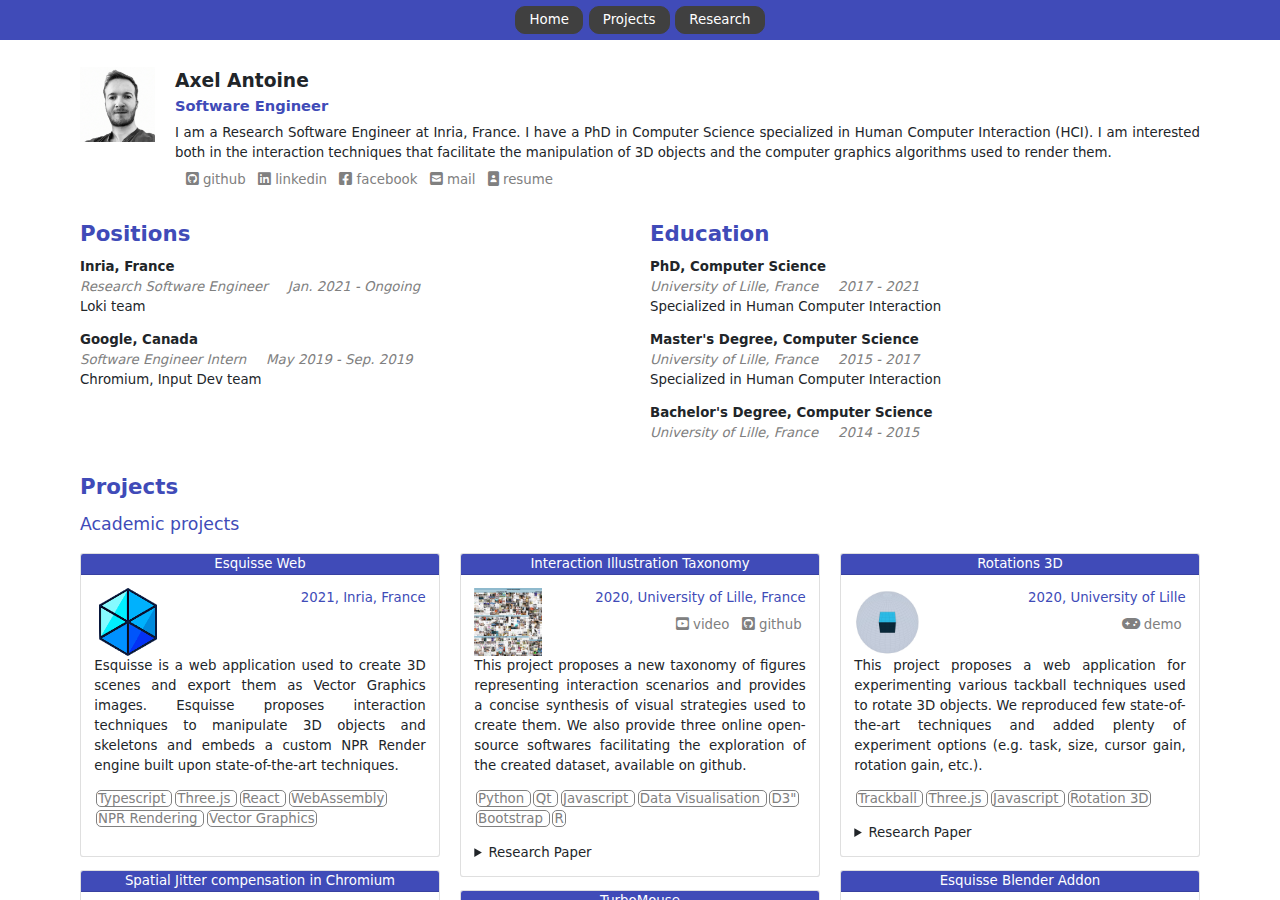
==== index.html @ e466ba49 "update" ====
<!DOCTYPE html>
<head>
 <title>
  Axel Antoine
 </title>
 <meta charset="utf-8"/>
 <meta content="width=device-width, initial-scale=1" name="viewport"/>
 <link href="assets/fontawesome/css/all.css" rel="stylesheet"/>
 <link href="assets/bootstrap5.0.2/css/bootstrap.min.css" rel="stylesheet"/>
 <link href="main.css" rel="stylesheet"/>
</head>
<body>
 <div id="navigation-bar">
  <a class="navigation-item active" href="#home" onclick="onNavClick(this)">
   Home
  </a>
  <a class="navigation-item active" href="#projects" onclick="onNavClick(this)">
   Projects
  </a>
  <a class="navigation-item active" href="#research" onclick="onNavClick(this)">
   Research
  </a>
 </div>
 <div id="content">
  <div id="home">
   <div class="container">
    <div class="section" id="aboutme">
     <div class="row aboutme">
      <div class="col-2 col-lg-1">
       <image src="images/me.jpg"/>
      </div>
      <div class="col">
       <div class="name">
        Axel Antoine
       </div>
       <div class="catchphrase">
        Software Engineer
       </div>
       <div class="text">
        I am a Research Software Engineer at Inria, France. I have a PhD in Computer Science specialized in Human Computer Interaction (HCI). I am interested both in the interaction techniques that facilitate the manipulation of 3D objects and the computer graphics algorithms used to render them.
       </div>
       <div class="links">
        <a class="link" href="https://github.com/minitoine">
         <i class="fa-icon fa-brands fa-github-square">
         </i>
         <span class="label">
          github
         </span>
        </a>
        <a class="link" href="https://www.linkedin.com/in/axel-antoine-318b07105">
         <i class="fa-icon fa-brands fa-linkedin">
         </i>
         <span class="label">
          linkedin
         </span>
        </a>
        <a class="link" href="https://www.facebook.com/Axel.Antoine">
         <i class="fa-icon fa-brands fa-facebook-square">
         </i>
         <span class="label">
          facebook
         </span>
        </a>
        <a class="link" href="mailto:ax.antoine@gmail.com">
         <i class="fa-icon fa-solid fa-square-envelope">
         </i>
         <span class="label">
          mail
         </span>
        </a>
        <a class="link" href="./documents/Axel-Antoine-Resume.pdf">
         <i class="fa-icon fa-solid fa-image-portrait">
         </i>
         <span class="label">
          resume
         </span>
        </a>
       </div>
      </div>
     </div>
    </div>
    <div class="row">
     <div class="col-6 col-md-6" id="positions">
      <div class="section">
       <div class="section-title">
        Positions
       </div>
       <div class="row section-content">
        <div class="col-12 position-item item">
         <div class="item-title">
          Inria, France
         </div>
         <div class="row location-date">
          <span class="col-auto mr-auto">
           Research Software Engineer
          </span>
          <span class="col-auto">
           Jan. 2021 - Ongoing
          </span>
         </div>
         <div class="text">
          Loki team
         </div>
        </div>
        <div class="col-12 position-item item">
         <div class="item-title">
          Google, Canada
         </div>
         <div class="row location-date">
          <span class="col-auto mr-auto">
           Software Engineer Intern
          </span>
          <span class="col-auto">
           May 2019 - Sep. 2019
          </span>
         </div>
         <div class="text">
          Chromium, Input Dev team
         </div>
        </div>
       </div>
      </div>
     </div>
     <div class="col-6 col-md-6" id="education">
      <div class="section">
       <div class="section-title">
        Education
       </div>
       <div class="row section-content">
        <div class="col-12 education-item item">
         <div class="item-title">
          PhD, Computer Science
         </div>
         <div class="row location-date">
          <div class="col-auto mr-auto">
           University of Lille, France
          </div>
          <div class="col-auto">
           2017 - 2021
          </div>
         </div>
         <div class="text">
          Specialized in Human Computer Interaction
         </div>
        </div>
        <div class="col-12 education-item item">
         <div class="item-title">
          Master's Degree, Computer Science
         </div>
         <div class="row location-date">
          <div class="col-auto mr-auto">
           University of Lille, France
          </div>
          <div class="col-auto">
           2015 - 2017
          </div>
         </div>
         <div class="text">
          Specialized in Human Computer Interaction
         </div>
        </div>
        <div class="col-12 education-item item">
         <div class="item-title">
          Bachelor's Degree, Computer Science
         </div>
         <div class="row location-date">
          <div class="col-auto mr-auto">
           University of Lille, France
          </div>
          <div class="col-auto">
           2014 - 2015
          </div>
         </div>
         <div class="text">
         </div>
        </div>
       </div>
      </div>
     </div>
    </div>
    <div id="projects">
     <div class="section">
      <div class="section-title">
       Projects
      </div>
      <div class="row section-content">
       <div class="subsection">
        <div class="subsection-title">
         Academic projects
        </div>
        <div class="row subsection-content masonry-grid">
         <div class="col-6 col-lg-4 item">
          <div class="card project-card">
           <div class="card-header">
            <!-- <div class="project-title"> -->
            Esquisse Web
           </div>
           <div class="card-body">
            <div class="row text-content">
             <div class="col-4 col-md-3">
              <image src="images/esquisse++.png"/>
             </div>
             <div class="col">
              <div class="subtitle">
               2021, Inria, France
               <div class="links">
               </div>
              </div>
             </div>
            </div>
            <div class="col-12 text">
             Esquisse is a web application used to create 3D scenes and export them as Vector Graphics images. Esquisse proposes interaction techniques to manipulate 3D objects and skeletons and embeds a custom NPR Render engine built upon state-of-the-art techniques.
            </div>
            <div class="keywords">
             <span class="keyword">
              Typescript
             </span>
             <span class="keyword">
              Three.js
             </span>
             <span class="keyword">
              React
             </span>
             <span class="keyword">
              WebAssembly
             </span>
             <span class="keyword">
              NPR Rendering
             </span>
             <span class="keyword">
              Vector Graphics
             </span>
            </div>
            <details class="details nodisplay">
             <summary>
              Research Paper
             </summary>
             <div class="publication">
             </div>
             <div class="links">
             </div>
            </details>
           </div>
           <!-- </div> -->
          </div>
         </div>
         <div class="col-6 col-lg-4 item">
          <div class="card project-card">
           <div class="card-header">
            <!-- <div class="project-title"> -->
            Interaction Illustration Taxonomy
           </div>
           <div class="card-body">
            <div class="row text-content">
             <div class="col-4 col-md-3">
              <image src="images/taxonomy.jpg"/>
             </div>
             <div class="col">
              <div class="subtitle">
               2020, University of Lille, France
               <div class="links">
                <a class="link" href="https://www.youtube.com/watch?v=tYBU9S6TsI8">
                 <i class="fa-icon fa-brands fa-youtube-square">
                 </i>
                 <span class="label">
                  video
                 </span>
                </a>
                <a class="link" href="https://github.com/LokiResearch/IllustrationTaxonomy">
                 <i class="fa-icon fa-brands fa-github-square">
                 </i>
                 <span class="label">
                  github
                 </span>
                </a>
               </div>
              </div>
             </div>
            </div>
            <div class="col-12 text">
             This project proposes a new taxonomy of figures representing interaction scenarios and provides a concise synthesis of visual strategies used to create them. We also provide three online open-source softwares facilitating the exploration of the created dataset, available on github.
            </div>
            <div class="keywords">
             <span class="keyword">
              Python
             </span>
             <span class="keyword">
              Qt
             </span>
             <span class="keyword">
              Javascript
             </span>
             <span class="keyword">
              Data Visualisation
             </span>
             <span class="keyword">
              D3"
             </span>
             <span class="keyword">
              Bootstrap
             </span>
             <span class="keyword">
              R
             </span>
            </div>
            <details class="details">
             <summary>
              Research Paper
             </summary>
             <div class="publication">
              Interaction Illustration Taxonomy: Classification of Styles and Techniques for Visually Representing Interaction Scenarios
             </div>
             <div class="links">
              <a class="link" href="https://dx.doi.org/10.1145/3411764.3445586">
               <i class="fa-icon fa-solid fa-link">
               </i>
               <span class="label">
                doi
               </span>
              </a>
              <a class="link" href="https://hal.archives-ouvertes.fr/hal-03137867">
               <i class="fa-icon fa-solid fa-file-pdf">
               </i>
               <span class="label">
                pdf
               </span>
              </a>
              <a class="link" href="https://www.youtube.com/watch?v=XxTyd5L77sY">
               <i class="fa-icon fa-solid fa-person-chalkboard">
               </i>
               <span class="label">
                presentation
               </span>
              </a>
             </div>
            </details>
           </div>
           <!-- </div> -->
          </div>
         </div>
         <div class="col-6 col-lg-4 item">
          <div class="card project-card">
           <div class="card-header">
            <!-- <div class="project-title"> -->
            Rotations 3D
           </div>
           <div class="card-body">
            <div class="row text-content">
             <div class="col-4 col-md-3">
              <image src="images/rotation3D.jpg"/>
             </div>
             <div class="col">
              <div class="subtitle">
               2020, University of Lille
               <div class="links">
                <a class="link" href="https://expe.lille.inria.fr/3drotations/?xp=false#">
                 <i class="fa-icon fa-solid fa-gamepad">
                 </i>
                 <span class="label">
                  demo
                 </span>
                </a>
               </div>
              </div>
             </div>
            </div>
            <div class="col-12 text">
             This project proposes a web application for experimenting various tackball techniques used to rotate 3D objects. We reproduced few state-of-the-art techniques and added plenty of experiment options (e.g. task, size, cursor gain, rotation gain, etc.).
            </div>
            <div class="keywords">
             <span class="keyword">
              Trackball
             </span>
             <span class="keyword">
              Three.js
             </span>
             <span class="keyword">
              Javascript
             </span>
             <span class="keyword">
              Rotation 3D
             </span>
            </div>
            <details class="details">
             <summary>
              Research Paper
             </summary>
             <div class="publication">
              Étude de l'influence de la taille des sphères virtuelles de contrôle pour les rotations 3D
             </div>
             <div class="links">
              <a class="link" href="https://dx.doi.org/10.1145/3500866.3516370">
               <i class="fa-icon fa-solid fa-link">
               </i>
               <span class="label">
                doi
               </span>
              </a>
             </div>
            </details>
           </div>
           <!-- </div> -->
          </div>
         </div>
         <div class="col-6 col-lg-4 item">
          <div class="card project-card">
           <div class="card-header">
            <!-- <div class="project-title"> -->
            Spatial Jitter compensation in Chromium
           </div>
           <div class="card-body">
            <div class="row text-content">
             <div class="col-4 col-md-3">
              <image src="images/chromium_asynchronicity.png"/>
             </div>
             <div class="col">
              <div class="subtitle">
               2019, Google, Canada
               <div class="links">
                <a class="link" href="https://cristal.univ-lille.fr/~casiez/async">
                 <i class="fa-icon fa-solid fa-code">
                 </i>
                 <span class="label">
                  code
                 </span>
                </a>
               </div>
              </div>
             </div>
            </div>
            <div class="col-12 text">
             This project proposes a software trajectory prediction technique to overcome a scrolling visual jitter issue in Chromium caused by asynchronous input and output frequencies on the mobile device used. The technique is actually implemented in Chrome for Android.
            </div>
            <div class="keywords">
             <span class="keyword">
              C++
             </span>
             <span class="keyword">
              Chromium
             </span>
             <span class="keyword">
              Javascript
             </span>
             <span class="keyword">
              R
             </span>
            </div>
            <details class="details">
             <summary>
              Research Paper
             </summary>
             <div class="publication">
              Modeling and Reducing Spatial Jitter caused by Asynchronous Input and Output Rates
             </div>
             <div class="links">
              <a class="link" href="https://dx.doi.org/10.1145/3379337.3415833">
               <i class="fa-icon fa-solid fa-link">
               </i>
               <span class="label">
                doi
               </span>
              </a>
              <a class="link" href="https://hal.inria.fr/hal-02919191/document">
               <i class="fa-icon fa-solid fa-file-pdf">
               </i>
               <span class="label">
                pdf
               </span>
              </a>
             </div>
            </details>
           </div>
           <!-- </div> -->
          </div>
         </div>
         <div class="col-6 col-lg-4 item">
          <div class="card project-card">
           <div class="card-header">
            <!-- <div class="project-title"> -->
            Esquisse Blender Addon
           </div>
           <div class="card-body">
            <div class="row text-content">
             <div class="col-4 col-md-3">
              <image src="images/esquisse.png"/>
             </div>
             <div class="col">
              <div class="subtitle">
               2018, University of Lille, France
               <div class="links">
                <a class="link" href="https://www.youtube.com/watch?v=X2UdHXrvUg0">
                 <i class="fa-icon fa-brands fa-youtube-square">
                 </i>
                 <span class="label">
                  video
                 </span>
                </a>
                <a class="link" href="https://github.com/LokiResearch/Esquisse">
                 <i class="fa-icon fa-brands fa-github-square">
                 </i>
                 <span class="label">
                  github
                 </span>
                </a>
               </div>
              </div>
             </div>
            </div>
            <div class="col-12 text">
             Esquisse is a Blender add-on used to facilitate the production of vector-based illustrations. Esquisse proposes interaction techniques to ease the manipulation of 3D objects and a custom vector graphics NPR render engine.
            </div>
            <div class="keywords">
             <span class="keyword">
              Blender
             </span>
             <span class="keyword">
              C++
             </span>
             <span class="keyword">
              Python
             </span>
             <span class="keyword">
              3D
             </span>
             <span class="keyword">
              NPR Rendering
             </span>
            </div>
            <details class="details">
             <summary>
              Research Paper
             </summary>
             <div class="publication">
              Esquisse: Using 3D Models Staging to Facilitate the Creation of Vector-based Trace Figures
             </div>
             <div class="links">
              <a class="link" href="https://doi.org/10.1007/978-3-030-29384-0_30">
               <i class="fa-icon fa-solid fa-link">
               </i>
               <span class="label">
                doi
               </span>
              </a>
              <a class="link" href="https://hal.inria.fr/hal-02293837/document">
               <i class="fa-icon fa-solid fa-file-pdf">
               </i>
               <span class="label">
                pdf
               </span>
              </a>
             </div>
            </details>
           </div>
           <!-- </div> -->
          </div>
         </div>
         <div class="col-6 col-lg-4 item">
          <div class="card project-card">
           <div class="card-header">
            <!-- <div class="project-title"> -->
            TurboMouse
           </div>
           <div class="card-body">
            <div class="row text-content">
             <div class="col-4 col-md-3">
              <image src="images/turbomouse.png"/>
             </div>
             <div class="col">
              <div class="subtitle">
               2017, Inria, France
               <div class="links">
                <a class="link" href="https://www.youtube.com/watch?v=qCIrOjHrvQw">
                 <i class="fa-icon fa-brands fa-youtube-square">
                 </i>
                 <span class="label">
                  video
                 </span>
                </a>
                <a class="link" href="http://cristal.univ-lille.fr/~casiez/turbomouse/">
                 <i class="fa-icon fa-solid fa-code">
                 </i>
                 <span class="label">
                  code
                 </span>
                </a>
               </div>
              </div>
             </div>
            </div>
            <div class="col-12 text">
             TurboMouse is a home-made computer mouse whith an embedded high frequency accelerometer. Using the accelerometer data and software prediction techniques, we compute in real-time the next position of the mouse with accuracy and compensate for the system's end-to-end latency.
            </div>
            <div class="keywords">
             <span class="keyword">
              C
             </span>
             <span class="keyword">
              C++"
             </span>
             <span class="keyword">
              Qt
             </span>
             <span class="keyword">
              Arduino
             </span>
             <span class="keyword">
              R
             </span>
            </div>
            <details class="details">
             <summary>
              Research Paper
             </summary>
             <div class="publication">
              Using High Frequency Accelerometer and Mouse to Compensate for End-to-end Latency in Indirect Interaction
             </div>
             <div class="links">
              <a class="link" href="https://doi.org/10.1145/3173574.3174183">
               <i class="fa-icon fa-solid fa-link">
               </i>
               <span class="label">
                doi
               </span>
              </a>
              <a class="link" href="https://hal.inria.fr/hal-01714204/document">
               <i class="fa-icon fa-solid fa-file-pdf">
               </i>
               <span class="label">
                pdf
               </span>
              </a>
              <a class="link" href="https://www.youtube.com/watch?v=FAtI41SaqtY">
               <i class="fa-icon fa-solid fa-person-chalkboard">
               </i>
               <span class="label">
                presentation
               </span>
              </a>
             </div>
            </details>
           </div>
           <!-- </div> -->
          </div>
         </div>
         <div class="col-6 col-lg-4 item">
          <div class="card project-card">
           <div class="card-header">
            <!-- <div class="project-title"> -->
            HandSketch
           </div>
           <div class="card-body">
            <div class="row text-content">
             <div class="col-4 col-md-3">
              <image src="images/handsketch.png"/>
             </div>
             <div class="col">
              <div class="subtitle">
               2017, Inria, France
               <div class="links">
                <a class="link" href="https://www.youtube.com/watch?v=myT7bWZXaDc">
                 <i class="fa-icon fa-brands fa-youtube-square">
                 </i>
                 <span class="label">
                  video
                 </span>
                </a>
               </div>
              </div>
             </div>
            </div>
            <div class="col-12 text">
             Handsketch is a Blender add-on, premise of the Esquisse project, wich is a tool facilitating the creation of a Vector Graphics illustrations from a Blender 3D scene. Handsketch is built upon Freestyle, the Blender NPR Render Engine embedded in Blender.
            </div>
            <div class="keywords">
             <span class="keyword">
              Python
             </span>
             <span class="keyword">
              Blender
             </span>
             <span class="keyword">
              NPR Rendering
             </span>
             <span class="keyword">
              Vector Graphics
             </span>
            </div>
            <details class="details nodisplay">
             <summary>
              Research Paper
             </summary>
             <div class="publication">
             </div>
             <div class="links">
             </div>
            </details>
           </div>
           <!-- </div> -->
          </div>
         </div>
         <div class="col-6 col-lg-4 item">
          <div class="card project-card">
           <div class="card-header">
            <!-- <div class="project-title"> -->
            ForceEdge
           </div>
           <div class="card-body">
            <div class="row text-content">
             <div class="col-4 col-md-3">
              <image src="images/forceedge.png"/>
             </div>
             <div class="col">
              <div class="subtitle">
               2016, Inria, France
               <div class="links">
                <a class="link" href="https://www.youtube.com/watch?v=Ym6rPM0-2jc">
                 <i class="fa-icon fa-brands fa-youtube-square">
                 </i>
                 <span class="label">
                  video
                 </span>
                </a>
               </div>
              </div>
             </div>
            </div>
            <div class="col-12 text">
             ForceEdge is a new interaction technique to control the autoscroll velocity on both desktop and touch-based force sensitive devices. Instead of waiting at the top or the bottom of the screen with your finger or your mouse cursor to make the view scroll, we simply propose to directly control the scroll velocity by varying the force applied on the surface.
            </div>
            <div class="keywords">
             <span class="keyword">
              Objective-C
             </span>
             <span class="keyword">
              iOS
             </span>
             <span class="keyword">
              macOS
             </span>
             <span class="keyword">
              R
             </span>
            </div>
            <details class="details">
             <summary>
              Research Paper
             </summary>
             <div class="publication">
              ForceEdge: Controlling Autoscroll on Both Desktop and Mobile Computers Using the Force
             </div>
             <div class="links">
              <a class="link" href="https://doi.org/10.1145/3025453.3025605">
               <i class="fa-icon fa-solid fa-link">
               </i>
               <span class="label">
                doi
               </span>
              </a>
              <a class="link" href="https://hal.inria.fr/hal-01444366/document">
               <i class="fa-icon fa-solid fa-file-pdf">
               </i>
               <span class="label">
                pdf
               </span>
              </a>
             </div>
            </details>
           </div>
           <!-- </div> -->
          </div>
         </div>
         <div class="col-6 col-lg-4 item">
          <div class="card project-card">
           <div class="card-header">
            <!-- <div class="project-title"> -->
            Conté
           </div>
           <div class="card-body">
            <div class="row text-content">
             <div class="col-4 col-md-3">
              <image src="images/conte.png"/>
             </div>
             <div class="col">
              <div class="subtitle">
               2014, University of Lille, France
               <div class="links">
                <a class="link" href="https://www.youtube.com/watch?v=8JVgSslNVzs">
                 <i class="fa-icon fa-brands fa-youtube-square">
                 </i>
                 <span class="label">
                  video
                 </span>
                </a>
               </div>
              </div>
             </div>
            </div>
            <div class="col-12 text">
             This project aims to associate different functionnalities to each side of an external pen (e.g. Conté pen) in contact with a touch screen using a resistive sensor.
            </div>
            <div class="keywords">
             <span class="keyword">
              C++
             </span>
             <span class="keyword">
              Qt Framework
             </span>
             <span class="keyword">
              Tuio
             </span>
            </div>
            <details class="details nodisplay">
             <summary>
              Research Paper
             </summary>
             <div class="publication">
             </div>
             <div class="links">
             </div>
            </details>
           </div>
           <!-- </div> -->
          </div>
         </div>
        </div>
       </div>
      </div>
     </div>
    </div>
    <div id="research">
     <div class="section">
      <div class="section-title">
       Research
      </div>
      <div class="row section-content">
       <div class="subsection">
        <div class="subsection-title">
         Thesis
        </div>
        <div class="row subsection-content masonry-grid">
         <div class="publication-item item">
          <div class="row">
           <div class="col-2 col-lg-1">
            <div class="conf-badge">
             Thesis
            </div>
            <image src="images/thesis.png"/>
           </div>
           <div class="col-10 col-lg-11 publication-content">
            <div class="title item-title">
             Études des stratégies et conception d’outils pour la production de supports illustratifs d’interaction
            </div>
            <div class="authors">
            </div>
            <div class="conf-info">
             <i class="fa-solid fa-award">
             </i>
             Best thesis of 2021 in the french HCI community
             <br/>
             Defended on 29/01/2021
             <br/>
             École doctorale Sciences pour l'ingénieur, CRIStAL, Université de Lille, France
            </div>
            <div class="links">
             <a class="link" href="https://hal.inria.fr/tel-03366786/">
              <i class="fa-icon fa-solid fa-file-pdf">
              </i>
              <span class="label">
               pdf [fr]
              </span>
             </a>
             <a class="link" href="https://www.dropbox.com/s/a3dps01fszmbayn/SoutenanceTheseAxelAntoine.mp4">
              <i class="fa-icon fa-solid fa-person-chalkboard">
              </i>
              <span class="label">
               defense [fr]
              </span>
             </a>
            </div>
           </div>
          </div>
         </div>
        </div>
       </div>
       <div class="subsection">
        <div class="subsection-title">
         International Conferences
        </div>
        <div class="row subsection-content masonry-grid">
         <div class="publication-item item">
          <div class="row">
           <div class="col-2 col-lg-1">
            <div class="conf-badge">
             CHI'21
            </div>
            <image src="images/taxonomy.jpg"/>
           </div>
           <div class="col-10 col-lg-11 publication-content">
            <div class="title item-title">
             Interaction Illustration Taxonomy: Classification of Styles and Techniques for Visually Representing Interaction Scenarios
            </div>
            <div class="authors">
             <a href="https://axantoine.com">
              Axel Antoine
             </a>
             ,
             <a href="http://www.malacria.com">
              Sylvain Malacria
             </a>
             ,
             <a href="https://uclic.ucl.ac.uk/people/nicolai-marquardt">
              Nicolai Marquardt
             </a>
             ,
             <a href="https://cristal.univ-lille.fr/~casiez/">
              Géry Casiez
             </a>
            </div>
            <div class="conf-info">
             <i class="fa-solid fa-award">
             </i>
             Honorable Mention Award
             <br/>
             Proceedings of CHI'21, the 38th Conference on Human Factors in Computing Systems, ACM
            </div>
            <div class="links">
             <a class="link" href="https://dx.doi.org/10.1145/3411764.3445586">
              <i class="fa-icon fa-solid fa-link">
              </i>
              <span class="label">
               doi
              </span>
             </a>
             <a class="link" href="https://hal.archives-ouvertes.fr/hal-03137867">
              <i class="fa-icon fa-solid fa-file-pdf">
              </i>
              <span class="label">
               pdf
              </span>
             </a>
             <a class="link" href="https://www.youtube.com/watch?v=tYBU9S6TsI8">
              <i class="fa-icon fa-brands fa-youtube-square">
              </i>
              <span class="label">
               video
              </span>
             </a>
             <a class="link" href="https://www.youtube.com/watch?v=XxTyd5L77sY">
              <i class="fa-icon fa-solid fa-person-chalkboard">
              </i>
              <span class="label">
               presentation
              </span>
             </a>
             <a class="link" href="https://github.com/LokiResearch/IllustrationTaxonomy">
              <i class="fa-icon fa-brands fa-github-square">
              </i>
              <span class="label">
               github
              </span>
             </a>
            </div>
           </div>
          </div>
         </div>
         <div class="publication-item item">
          <div class="row">
           <div class="col-2 col-lg-1">
            <div class="conf-badge">
             UIST'20
            </div>
            <image src="images/chromium_asynchronicity.png"/>
           </div>
           <div class="col-10 col-lg-11 publication-content">
            <div class="title item-title">
             Modeling and Reducing Spatial Jitter caused by Asynchronous Input and Output Rates
            </div>
            <div class="authors">
             <a href="https://axantoine.com">
              Axel Antoine
             </a>
             ,
             <a href="http://mathieu.nancel.net">
              Mathieu Nancel
             </a>
             ,
             <a>
              Ella Ge
             </a>
             ,
             <a href="https://www.jingjiezheng.com">
              Jingjie Zheng
             </a>
             ,
             <a>
              Navid Zolghadr
             </a>
             ,
             <a href="https://cristal.univ-lille.fr/~casiez/">
              Géry Casiez
             </a>
            </div>
            <div class="conf-info">
             Proceedings of UIST'20, the 33rd ACM Symposium on User Interface Software and Technology, ACM
            </div>
            <div class="links">
             <a class="link" href="https://dx.doi.org/10.1145/3379337.3415833">
              <i class="fa-icon fa-solid fa-link">
              </i>
              <span class="label">
               doi
              </span>
             </a>
             <a class="link" href="https://hal.inria.fr/hal-02919191/document">
              <i class="fa-icon fa-solid fa-file-pdf">
              </i>
              <span class="label">
               pdf
              </span>
             </a>
             <a class="link" href="https://cristal.univ-lille.fr/~casiez/async">
              <i class="fa-icon fa-solid fa-code">
              </i>
              <span class="label">
               code
              </span>
             </a>
            </div>
           </div>
          </div>
         </div>
         <div class="publication-item item">
          <div class="row">
           <div class="col-2 col-lg-1">
            <div class="conf-badge">
             Interact'19
            </div>
            <image src="images/esquisse.png"/>
           </div>
           <div class="col-10 col-lg-11 publication-content">
            <div class="title item-title">
             Esquisse: Using 3D Models Staging to Facilitate the Creation of Vector-based Trace Figures
            </div>
            <div class="authors">
             <a href="https://axantoine.com">
              Axel Antoine
             </a>
             ,
             <a href="http://www.malacria.com">
              Sylvain Malacria
             </a>
             ,
             <a href="https://uclic.ucl.ac.uk/people/nicolai-marquardt">
              Nicolai Marquardt
             </a>
             ,
             <a href="https://cristal.univ-lille.fr/~casiez/">
              Géry Casiez
             </a>
            </div>
            <div class="conf-info">
             Proceedings of Interact'19, the 17th IFIP TCI3 Conference on Human-Computer Interaction, Springer
            </div>
            <div class="links">
             <a class="link" href="https://doi.org/10.1007/978-3-030-29384-0_30">
              <i class="fa-icon fa-solid fa-link">
              </i>
              <span class="label">
               doi
              </span>
             </a>
             <a class="link" href="https://hal.inria.fr/hal-02293837/document">
              <i class="fa-icon fa-solid fa-file-pdf">
              </i>
              <span class="label">
               pdf
              </span>
             </a>
             <a class="link" href="https://www.youtube.com/watch?v=X2UdHXrvUg0">
              <i class="fa-icon fa-brands fa-youtube-square">
              </i>
              <span class="label">
               video
              </span>
             </a>
             <a class="link" href="https://github.com/LokiResearch/Esquisse">
              <i class="fa-icon fa-brands fa-github-square">
              </i>
              <span class="label">
               github
              </span>
             </a>
            </div>
           </div>
          </div>
         </div>
         <div class="publication-item item">
          <div class="row">
           <div class="col-2 col-lg-1">
            <div class="conf-badge">
             CHI'18
            </div>
            <image src="images/turbomouse.png"/>
           </div>
           <div class="col-10 col-lg-11 publication-content">
            <div class="title item-title">
             Using High Frequency Accelerometer and Mouse to Compensate for End-to-end Latency in Indirect Interaction
            </div>
            <div class="authors">
             <a href="https://axantoine.com">
              Axel Antoine
             </a>
             ,
             <a href="http://www.malacria.com">
              Sylvain Malacria
             </a>
             ,
             <a href="https://cristal.univ-lille.fr/~casiez/">
              Géry Casiez
             </a>
            </div>
            <div class="conf-info">
             Proceedings of the 2018 CHI Conference on Human Factors in Computing Systems, ACM
            </div>
            <div class="links">
             <a class="link" href="https://doi.org/10.1145/3173574.3174183">
              <i class="fa-icon fa-solid fa-link">
              </i>
              <span class="label">
               doi
              </span>
             </a>
             <a class="link" href="https://hal.inria.fr/hal-01714204/document">
              <i class="fa-icon fa-solid fa-file-pdf">
              </i>
              <span class="label">
               pdf
              </span>
             </a>
             <a class="link" href="https://www.youtube.com/watch?v=qCIrOjHrvQw">
              <i class="fa-icon fa-brands fa-youtube-square">
              </i>
              <span class="label">
               video
              </span>
             </a>
             <a class="link" href="https://www.youtube.com/watch?v=FAtI41SaqtY">
              <i class="fa-icon fa-solid fa-person-chalkboard">
              </i>
              <span class="label">
               presentation
              </span>
             </a>
             <a class="link" href="http://cristal.univ-lille.fr/~casiez/turbomouse/">
              <i class="fa-icon fa-solid fa-code">
              </i>
              <span class="label">
               code
              </span>
             </a>
            </div>
           </div>
          </div>
         </div>
         <div class="publication-item item">
          <div class="row">
           <div class="col-2 col-lg-1">
            <div class="conf-badge">
             CHI'17
            </div>
            <image src="images/forceedge.png"/>
           </div>
           <div class="col-10 col-lg-11 publication-content">
            <div class="title item-title">
             ForceEdge: Controlling Autoscroll on Both Desktop and Mobile Computers Using the Force
            </div>
            <div class="authors">
             <a href="https://axantoine.com">
              Axel Antoine
             </a>
             ,
             <a href="http://www.malacria.com">
              Sylvain Malacria
             </a>
             ,
             <a href="https://cristal.univ-lille.fr/~casiez/">
              Géry Casiez
             </a>
            </div>
            <div class="conf-info">
             Proceedings of the 2017 CHI Conference on Human Factors in Computing Systems, ACM
            </div>
            <div class="links">
             <a class="link" href="https://doi.org/10.1145/3025453.3025605">
              <i class="fa-icon fa-solid fa-link">
              </i>
              <span class="label">
               doi
              </span>
             </a>
             <a class="link" href="https://hal.inria.fr/hal-01444366/document">
              <i class="fa-icon fa-solid fa-file-pdf">
              </i>
              <span class="label">
               pdf
              </span>
             </a>
             <a class="link" href="https://www.youtube.com/watch?v=Ym6rPM0-2jc">
              <i class="fa-icon fa-brands fa-youtube-square">
              </i>
              <span class="label">
               video
              </span>
             </a>
            </div>
           </div>
          </div>
         </div>
        </div>
       </div>
       <div class="subsection">
        <div class="subsection-title">
         French Conferences
        </div>
        <div class="row subsection-content masonry-grid">
         <div class="publication-item item">
          <div class="row">
           <div class="col-2 col-lg-1">
            <div class="conf-badge">
             IHM'22
            </div>
            <image src="images/rotation3D.jpg"/>
           </div>
           <div class="col-10 col-lg-11 publication-content">
            <div class="title item-title">
             Étude de l'influence de la taille des sphères virtuelles de contrôle pour les rotations 3D
            </div>
            <div class="authors">
             <a href="https://axantoine.com">
              Axel Antoine
             </a>
             ,
             <a href="http://www.malacria.com">
              Sylvain Malacria
             </a>
             ,
             <a href="https://cs.uwaterloo.ca/people-profiles/daniel-vogel">
              Dan Vogel
             </a>
             ,
             <a href="https://cristal.univ-lille.fr/~casiez/">
              Géry Casiez
             </a>
            </div>
            <div class="conf-info">
             Proceedings of IHM'22, la 33e conférence francophone sur l'Interaction Homme-Machine, ACM
            </div>
            <div class="links">
             <a class="link" href="https://dx.doi.org/10.1145/3500866.3516370">
              <i class="fa-icon fa-solid fa-link">
              </i>
              <span class="label">
               doi
              </span>
             </a>
             <a class="link" href="https://expe.lille.inria.fr/3drotations/?xp=false#">
              <i class="fa-icon fa-solid fa-gamepad">
              </i>
              <span class="label">
               demo
              </span>
             </a>
            </div>
           </div>
          </div>
         </div>
        </div>
       </div>
       <div class="subsection">
        <div class="subsection-title">
         Posters and Demonstrations
        </div>
        <div class="row subsection-content masonry-grid">
         <div class="publication-item item">
          <div class="row">
           <div class="col-2 col-lg-1">
            <div class="conf-badge">
             CHI'18
            </div>
            <image src="images/turbomouse.png"/>
           </div>
           <div class="col-10 col-lg-11 publication-content">
            <div class="title item-title">
             TurboMouse: End-to-end Latency Compensation in Indirect Interaction
            </div>
            <div class="authors">
             <a href="https://axantoine.com">
              Axel Antoine
             </a>
             ,
             <a href="http://www.malacria.com">
              Sylvain Malacria
             </a>
             ,
             <a href="https://cristal.univ-lille.fr/~casiez/">
              Géry Casiez
             </a>
            </div>
            <div class="conf-info">
             Extended Abstracts of the 2018 CHI Conference on Human Factors in Computing Systems, ACM
            </div>
            <div class="links">
             <a class="link" href="https://doi.org/10.1145/3170427.3186542">
              <i class="fa-icon fa-solid fa-link">
              </i>
              <span class="label">
               doi
              </span>
             </a>
             <a class="link" href="https://hal.inria.fr/hal-01726763/document">
              <i class="fa-icon fa-solid fa-file-pdf">
              </i>
              <span class="label">
               pdf
              </span>
             </a>
            </div>
           </div>
          </div>
         </div>
         <div class="publication-item item">
          <div class="row">
           <div class="col-2 col-lg-1">
            <div class="conf-badge">
             IHM'16
            </div>
            <image src="images/forceedge_ihm.jpg"/>
           </div>
           <div class="col-10 col-lg-11 publication-content">
            <div class="title item-title">
             Utilisation de la force sur pavés tactiles pour le défilement automatique
            </div>
            <div class="authors">
             <a href="https://axantoine.com">
              Axel Antoine
             </a>
             ,
             <a href="http://www.malacria.com">
              Sylvain Malacria
             </a>
             ,
             <a href="https://cristal.univ-lille.fr/~casiez/">
              Géry Casiez
             </a>
            </div>
            <div class="conf-info">
             Actes De La 28Ième Conférence Francophone Sur L'Interaction Homme-Machine, 264--270, ACM
            </div>
            <div class="links">
             <a class="link" href="https://doi.org/10.1145/3004107.3004137">
              <i class="fa-icon fa-solid fa-link">
              </i>
              <span class="label">
               doi
              </span>
             </a>
             <a class="link" href="https://hal.archives-ouvertes.fr/hal-01384315/document">
              <i class="fa-icon fa-solid fa-file-pdf">
              </i>
              <span class="label">
               pdf
              </span>
             </a>
            </div>
           </div>
          </div>
         </div>
        </div>
       </div>
      </div>
     </div>
    </div>
   </div>
  </div>
  <script src="assets/bootstrap5.0.2/js/bootstrap.bundle.min.js">
  </script>
  <script src="assets/masonry.pkgd.min.js">
  </script>
  <script src="main.js">
  </script>
 </div>
</body>
<template>
 <div id="section-template">
  <div class="section">
   <div class="section-title">
    {title}
   </div>
   <div class="row section-content">
    {content}
   </div>
  </div>
 </div>
 <div id="subsection-template">
  <div class="subsection">
   <div class="subsection-title">
    {title}
   </div>
   <div class="row subsection-content masonry-grid">
    {content}
   </div>
  </div>
 </div>
 <div id="publication-item-template">
  <div class="publication-item item">
   <div class="row">
    <div class="col-2 col-lg-1">
     <div class="conf-badge">
      {conf_short}
     </div>
     <image src="images/{image}"/>
    </div>
    <div class="col-10 col-lg-11 publication-content">
     <div class="title item-title">
      {title}
     </div>
     <div class="authors">
      {authors}
     </div>
     <div class="conf-info">
      {conference_info}
     </div>
     <div class="links">
      {links}
     </div>
    </div>
   </div>
  </div>
 </div>
 <div id="education-item-template">
  <div class="col-12 education-item item">
   <div class="item-title">
    {diploma}
   </div>
   <div class="row location-date">
    <div class="col-auto mr-auto">
     {location}
    </div>
    <div class="col-auto">
     {date}
    </div>
   </div>
   <div class="text">
    {text}
   </div>
  </div>
 </div>
 <div id="position-item-template">
  <div class="col-12 position-item item">
   <div class="item-title">
    {location}
   </div>
   <div class="row location-date">
    <span class="col-auto mr-auto">
     {position}
    </span>
    <span class="col-auto">
     {date}
    </span>
   </div>
   <div class="text">
    {team}
   </div>
  </div>
 </div>
 <div id="aboutme-template">
  <div class="row aboutme">
   <div class="col-2 col-lg-1">
    <image src="images/{image}"/>
   </div>
   <div class="col">
    <div class="name">
     {name}
    </div>
    <div class="catchphrase">
     {catchphrase}
    </div>
    <div class="text">
     {text}
    </div>
    <div class="links">
     {links}
    </div>
   </div>
  </div>
 </div>
 <div id="project-item-template">
  <div class="col-6 col-lg-4 item">
   <div class="card project-card">
    <div class="card-header">
     <!-- <div class="project-title"> -->
     {title}
    </div>
    <div class="card-body">
     <div class="row text-content">
      <div class="col-4 col-md-3">
       <image src="images/{image}"/>
      </div>
      <div class="col">
       <div class="subtitle">
        {subtitle}
        <div class="links">
         {project_links}
        </div>
       </div>
      </div>
     </div>
     <div class="col-12 text">
      {summary}
     </div>
     <div class="keywords">
      {keywords}
     </div>
     <details class="details {detailsclass}">
      <summary>
       Research Paper
      </summary>
      <div class="publication">
       {publication}
      </div>
      <div class="links">
       {paper_links}
      </div>
     </details>
    </div>
    <!-- </div> -->
   </div>
  </div>
 </div>
 <div id="keyword-template">
  <span class="keyword">
   {label}
  </span>
 </div>
 <div id="text-item-template">
  <div class="text-item">
   <div class="item-title">
    {title}
   </div>
   <p class="text">
    {text}
   </p>
  </div>
 </div>
 <div id="link-template">
  <a class="link" href="{url}">
   <i class="fa-icon {fa_class}">
   </i>
   <span class="label">
    {name}
   </span>
  </a>
 </div>
</template>
---- main.css ----
html {
  scroll-behavior: smooth;
  font-family: Helvetica;
  font-size: 10pt;
}

body {
  margin: 0;
}

a {
  color:  #404BB8;
}

img {
  max-width: 100%;
  width: 100%;
  height: auto;
}

summary {
  outline:none;
}

#navigation-bar {
  width: 100%;
  background-color: #404BB8;
  height: 3em;
  display: flex;
  justify-content: center;
  align-items: center;
}

.navigation-item {
  margin: 0 0.2em 0 0.2em;
  padding: 0.2em 1em 0.2em 1em;
  border-radius: 10px;
  background-color: #404040;
  text-decoration: none;
  color: white;
  border: #404040 1px solid;
}

.navigation-item:hover {
  /*background-color: #505050;*/
  text-decoration: none;
  color: white;
  border: white 1px solid;
}

.navigation-item .active {
  /*background-color: lightgray;*/
}

#content {
  height: calc(100vh - 3em);
  overflow-y: auto;
}

.container, .container-md {
  max-width: 1140px;
  padding-top: 2em;
  padding-bottom: 2em;
}

.text {
  text-align: justify;
}

.section-title {
  padding-top: 1em;
  font-weight:  bold;
  font-size: 160%;
  color:  #404BB8;
}

.subsection-title {
  padding-top: 0.5em;
  padding-bottom: 0.5em;
  font-size: 130%;
  color:  #404BB8;
}

.item {
  margin-top: 0.5em;
  margin-bottom: 0.5em;
}

.item-title {
  font-weight: bold;
}

.aboutme .name {
  font-weight: bold;
  font-size: 140%;
}

.aboutme .catchphrase {
  color: #404BB8;
  font-weight: bold;
  font-size: 110%;

}

.aboutme .text {
  padding-top: 0.5em;
}

.aboutme .links {
  padding: 0.5em;
}

.fa-icon {
  font-size: 110%;
}

.link {
  color:  gray;
  padding-left: 0.3em;
  padding-right: 0.3em;
  text-decoration: none;
  white-space: nowrap;
}

.link:hover {
  color: #404BB8;
  text-decoration: none;
}

.nodisplay {
  display:  none! important;
}

.location-date {
  font-style: italic;
  color: gray;
}

.conf-badge {
  font-size: smaller;
  border-radius: 5px;
  background-color: #404BB8;
  color: white;
  margin-bottom: 0.1em;
  text-align: center;
  font-weight: 450;
}

.project-card .card-header {
  text-align:  center;
  background-color: #404BB8;
  color: white;
  padding: 0;
  font-weight: 450;
}

.project-card .subtitle {
  color:  #404BB8;
  text-align: right;
  font-weight: 450;
  margin-bottom: 0.5em;
}

.project-card .keywords {
  margin-top: 1em;
  margin-bottom: 1em;
}

.project-card .publication {
  margin-top: 1em;
  font-weight: bold;
}

.project-card .links {
  margin-top: 0.5em;
}

.keyword {
  border:  solid 1px;
  border-radius: 5px;
  color: gray;
  white-space: nowrap;
  margin: 0 0.1em 0 0.1em;
  padding: 0 0.1em 0 0.1em;
}
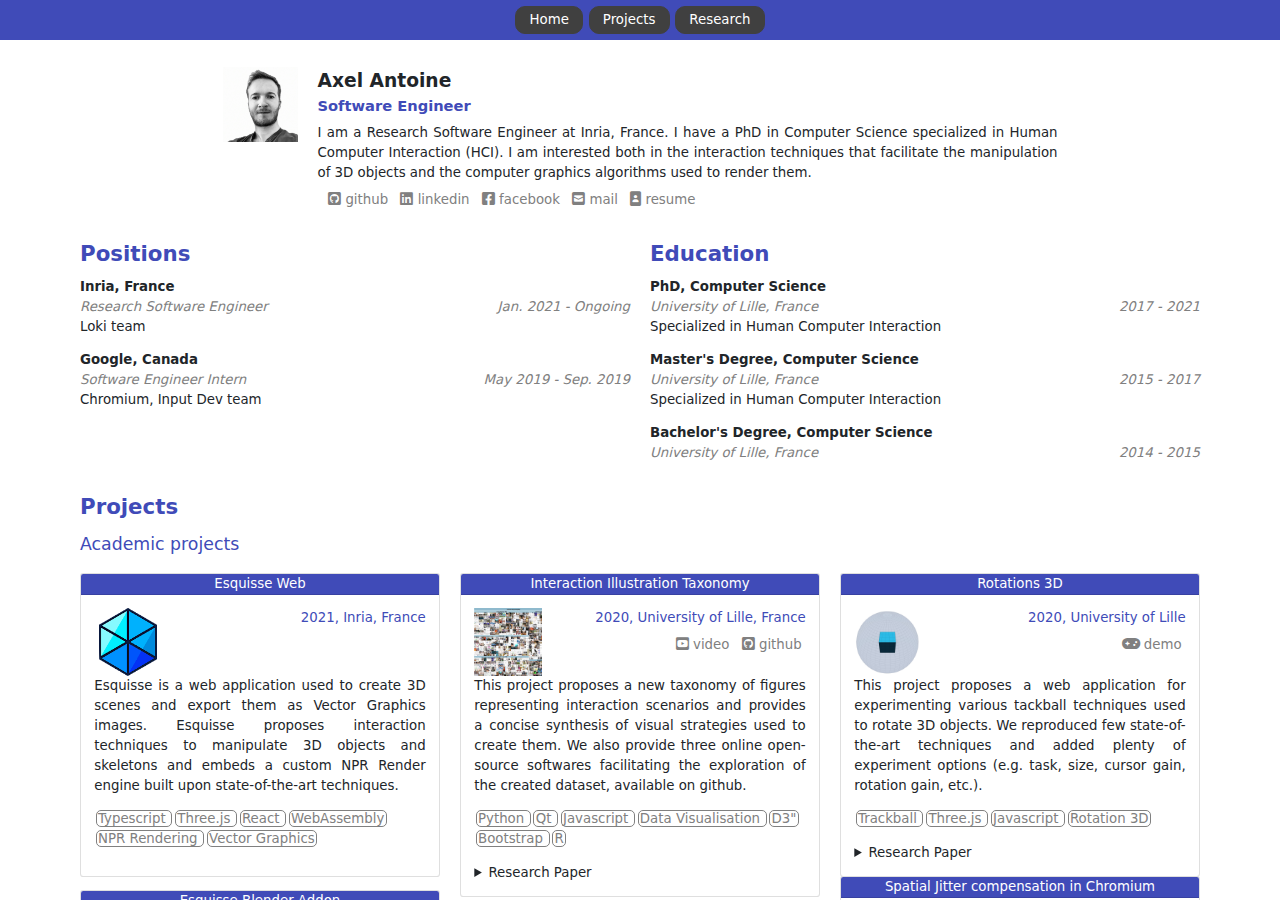
==== commit 7deb7ef8: "Chnaged columns size for small screens" ====
--- a/index.html
+++ b/index.html
@@ -25,11 +25,11 @@
   <div id="home">
    <div class="container">
     <div class="section" id="aboutme">
-     <div class="row aboutme">
+     <div class="row aboutme justify-content-center">
       <div class="col-2 col-lg-1">
        <image src="images/me.jpg"/>
       </div>
-      <div class="col">
+      <div class="col-8">
        <div class="name">
         Axel Antoine
        </div>
@@ -80,7 +80,7 @@
      </div>
     </div>
     <div class="row">
-     <div class="col-6 col-md-6" id="positions">
+     <div class="col-12 col-sm-10 col-md-6" id="positions">
       <div class="section">
        <div class="section-title">
         Positions
@@ -91,7 +91,7 @@
           Inria, France
          </div>
          <div class="row location-date">
-          <span class="col-auto mr-auto">
+          <span class="col-auto me-auto">
            Research Software Engineer
           </span>
           <span class="col-auto">
@@ -107,7 +107,7 @@
           Google, Canada
          </div>
          <div class="row location-date">
-          <span class="col-auto mr-auto">
+          <span class="col-auto me-auto">
            Software Engineer Intern
           </span>
           <span class="col-auto">
@@ -121,7 +121,7 @@
        </div>
       </div>
      </div>
-     <div class="col-6 col-md-6" id="education">
+     <div class="col-12 col-sm-10 col-md-6" id="education">
       <div class="section">
        <div class="section-title">
         Education
@@ -132,7 +132,7 @@
           PhD, Computer Science
          </div>
          <div class="row location-date">
-          <div class="col-auto mr-auto">
+          <div class="col-auto me-auto">
            University of Lille, France
           </div>
           <div class="col-auto">
@@ -148,7 +148,7 @@
           Master's Degree, Computer Science
          </div>
          <div class="row location-date">
-          <div class="col-auto mr-auto">
+          <div class="col-auto me-auto">
            University of Lille, France
           </div>
           <div class="col-auto">
@@ -164,7 +164,7 @@
           Bachelor's Degree, Computer Science
          </div>
          <div class="row location-date">
-          <div class="col-auto mr-auto">
+          <div class="col-auto me-auto">
            University of Lille, France
           </div>
           <div class="col-auto">
@@ -189,7 +189,7 @@
          Academic projects
         </div>
         <div class="row subsection-content masonry-grid">
-         <div class="col-6 col-lg-4 item">
+         <div class="col-12 col-sm-6 col-lg-4 item">
           <div class="card project-card">
            <div class="card-header">
             <!-- <div class="project-title"> -->
@@ -197,7 +197,7 @@
            </div>
            <div class="card-body">
             <div class="row text-content">
-             <div class="col-4 col-md-3">
+             <div class="col-2 col-sm-3">
               <image src="images/esquisse++.png"/>
              </div>
              <div class="col">
@@ -244,7 +244,7 @@
            <!-- </div> -->
           </div>
          </div>
-         <div class="col-6 col-lg-4 item">
+         <div class="col-12 col-sm-6 col-lg-4 item">
           <div class="card project-card">
            <div class="card-header">
             <!-- <div class="project-title"> -->
@@ -252,7 +252,7 @@
            </div>
            <div class="card-body">
             <div class="row text-content">
-             <div class="col-4 col-md-3">
+             <div class="col-2 col-sm-3">
               <image src="images/taxonomy.jpg"/>
              </div>
              <div class="col">
@@ -338,7 +338,7 @@
            <!-- </div> -->
           </div>
          </div>
-         <div class="col-6 col-lg-4 item">
+         <div class="col-12 col-sm-6 col-lg-4 item">
           <div class="card project-card">
            <div class="card-header">
             <!-- <div class="project-title"> -->
@@ -346,7 +346,7 @@
            </div>
            <div class="card-body">
             <div class="row text-content">
-             <div class="col-4 col-md-3">
+             <div class="col-2 col-sm-3">
               <image src="images/rotation3D.jpg"/>
              </div>
              <div class="col">
@@ -402,7 +402,7 @@
            <!-- </div> -->
           </div>
          </div>
-         <div class="col-6 col-lg-4 item">
+         <div class="col-12 col-sm-6 col-lg-4 item">
           <div class="card project-card">
            <div class="card-header">
             <!-- <div class="project-title"> -->
@@ -410,7 +410,7 @@
            </div>
            <div class="card-body">
             <div class="row text-content">
-             <div class="col-4 col-md-3">
+             <div class="col-2 col-sm-3">
               <image src="images/chromium_asynchronicity.png"/>
              </div>
              <div class="col">
@@ -473,7 +473,7 @@
            <!-- </div> -->
           </div>
          </div>
-         <div class="col-6 col-lg-4 item">
+         <div class="col-12 col-sm-6 col-lg-4 item">
           <div class="card project-card">
            <div class="card-header">
             <!-- <div class="project-title"> -->
@@ -481,7 +481,7 @@
            </div>
            <div class="card-body">
             <div class="row text-content">
-             <div class="col-4 col-md-3">
+             <div class="col-2 col-sm-3">
               <image src="images/esquisse.png"/>
              </div>
              <div class="col">
@@ -554,7 +554,7 @@
            <!-- </div> -->
           </div>
          </div>
-         <div class="col-6 col-lg-4 item">
+         <div class="col-12 col-sm-6 col-lg-4 item">
           <div class="card project-card">
            <div class="card-header">
             <!-- <div class="project-title"> -->
@@ -562,7 +562,7 @@
            </div>
            <div class="card-body">
             <div class="row text-content">
-             <div class="col-4 col-md-3">
+             <div class="col-2 col-sm-3">
               <image src="images/turbomouse.png"/>
              </div>
              <div class="col">
@@ -642,7 +642,7 @@
            <!-- </div> -->
           </div>
          </div>
-         <div class="col-6 col-lg-4 item">
+         <div class="col-12 col-sm-6 col-lg-4 item">
           <div class="card project-card">
            <div class="card-header">
             <!-- <div class="project-title"> -->
@@ -650,7 +650,7 @@
            </div>
            <div class="card-body">
             <div class="row text-content">
-             <div class="col-4 col-md-3">
+             <div class="col-2 col-sm-3">
               <image src="images/handsketch.png"/>
              </div>
              <div class="col">
@@ -698,7 +698,7 @@
            <!-- </div> -->
           </div>
          </div>
-         <div class="col-6 col-lg-4 item">
+         <div class="col-12 col-sm-6 col-lg-4 item">
           <div class="card project-card">
            <div class="card-header">
             <!-- <div class="project-title"> -->
@@ -706,7 +706,7 @@
            </div>
            <div class="card-body">
             <div class="row text-content">
-             <div class="col-4 col-md-3">
+             <div class="col-2 col-sm-3">
               <image src="images/forceedge.png"/>
              </div>
              <div class="col">
@@ -769,7 +769,7 @@
            <!-- </div> -->
           </div>
          </div>
-         <div class="col-6 col-lg-4 item">
+         <div class="col-12 col-sm-6 col-lg-4 item">
           <div class="card project-card">
            <div class="card-header">
             <!-- <div class="project-title"> -->
@@ -777,7 +777,7 @@
            </div>
            <div class="card-body">
             <div class="row text-content">
-             <div class="col-4 col-md-3">
+             <div class="col-2 col-sm-3">
               <image src="images/conte.png"/>
              </div>
              <div class="col">
@@ -1443,7 +1443,7 @@
     {diploma}
    </div>
    <div class="row location-date">
-    <div class="col-auto mr-auto">
+    <div class="col-auto me-auto">
      {location}
     </div>
     <div class="col-auto">
@@ -1461,7 +1461,7 @@
     {location}
    </div>
    <div class="row location-date">
-    <span class="col-auto mr-auto">
+    <span class="col-auto me-auto">
      {position}
     </span>
     <span class="col-auto">
@@ -1474,11 +1474,11 @@
   </div>
  </div>
  <div id="aboutme-template">
-  <div class="row aboutme">
+  <div class="row aboutme justify-content-center">
    <div class="col-2 col-lg-1">
     <image src="images/{image}"/>
    </div>
-   <div class="col">
+   <div class="col-8">
     <div class="name">
      {name}
     </div>
@@ -1495,7 +1495,7 @@
   </div>
  </div>
  <div id="project-item-template">
-  <div class="col-6 col-lg-4 item">
+  <div class="col-12 col-sm-6 col-lg-4 item">
    <div class="card project-card">
     <div class="card-header">
      <!-- <div class="project-title"> -->
@@ -1503,7 +1503,7 @@
     </div>
     <div class="card-body">
      <div class="row text-content">
-      <div class="col-4 col-md-3">
+      <div class="col-2 col-sm-3">
        <image src="images/{image}"/>
       </div>
       <div class="col">
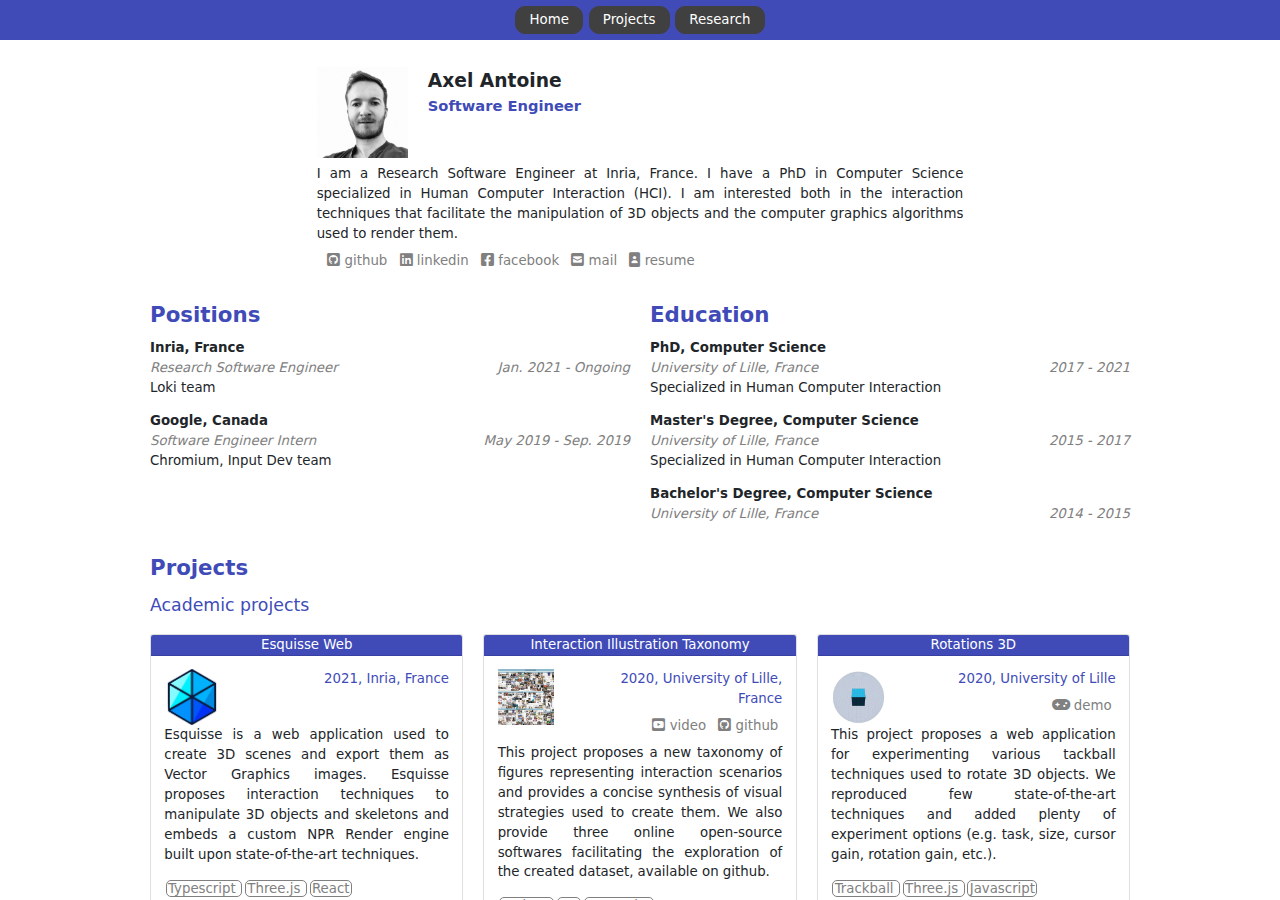
==== commit edb54588: "Update small screen layout" ====
--- a/index.html
+++ b/index.html
@@ -25,16 +25,20 @@
   <div id="home">
    <div class="container">
     <div class="section" id="aboutme">
-     <div class="row aboutme justify-content-center">
-      <div class="col-2 col-lg-1">
-       <image src="images/me.jpg"/>
-      </div>
-      <div class="col-8">
-       <div class="name">
-        Axel Antoine
-       </div>
-       <div class="catchphrase">
-        Software Engineer
+     <div class="row justify-content-center aboutme">
+      <div class="col-12 col-md-10 col-lg-8">
+       <div class="row">
+        <div class="col-2 col-lg-2">
+         <image src="images/me.jpg"/>
+        </div>
+        <div class="col">
+         <div class="name">
+          Axel Antoine
+         </div>
+         <div class="catchphrase">
+          Software Engineer
+         </div>
+        </div>
        </div>
        <div class="text">
         I am a Research Software Engineer at Inria, France. I have a PhD in Computer Science specialized in Human Computer Interaction (HCI). I am interested both in the interaction techniques that facilitate the manipulation of 3D objects and the computer graphics algorithms used to render them.
@@ -1474,16 +1478,20 @@
   </div>
  </div>
  <div id="aboutme-template">
-  <div class="row aboutme justify-content-center">
-   <div class="col-2 col-lg-1">
-    <image src="images/{image}"/>
-   </div>
-   <div class="col-8">
-    <div class="name">
-     {name}
-    </div>
-    <div class="catchphrase">
-     {catchphrase}
+  <div class="row justify-content-center aboutme">
+   <div class="col-12 col-md-10 col-lg-8">
+    <div class="row">
+     <div class="col-2 col-lg-2">
+      <image src="images/{image}"/>
+     </div>
+     <div class="col">
+      <div class="name">
+       {name}
+      </div>
+      <div class="catchphrase">
+       {catchphrase}
+      </div>
+     </div>
     </div>
     <div class="text">
      {text}
--- a/main.css
+++ b/main.css
@@ -57,8 +57,8 @@
   overflow-y: auto;
 }
 
-.container, .container-md {
-  max-width: 1140px;
+.container {
+  max-width: 1000px;
   padding-top: 2em;
   padding-bottom: 2em;
 }
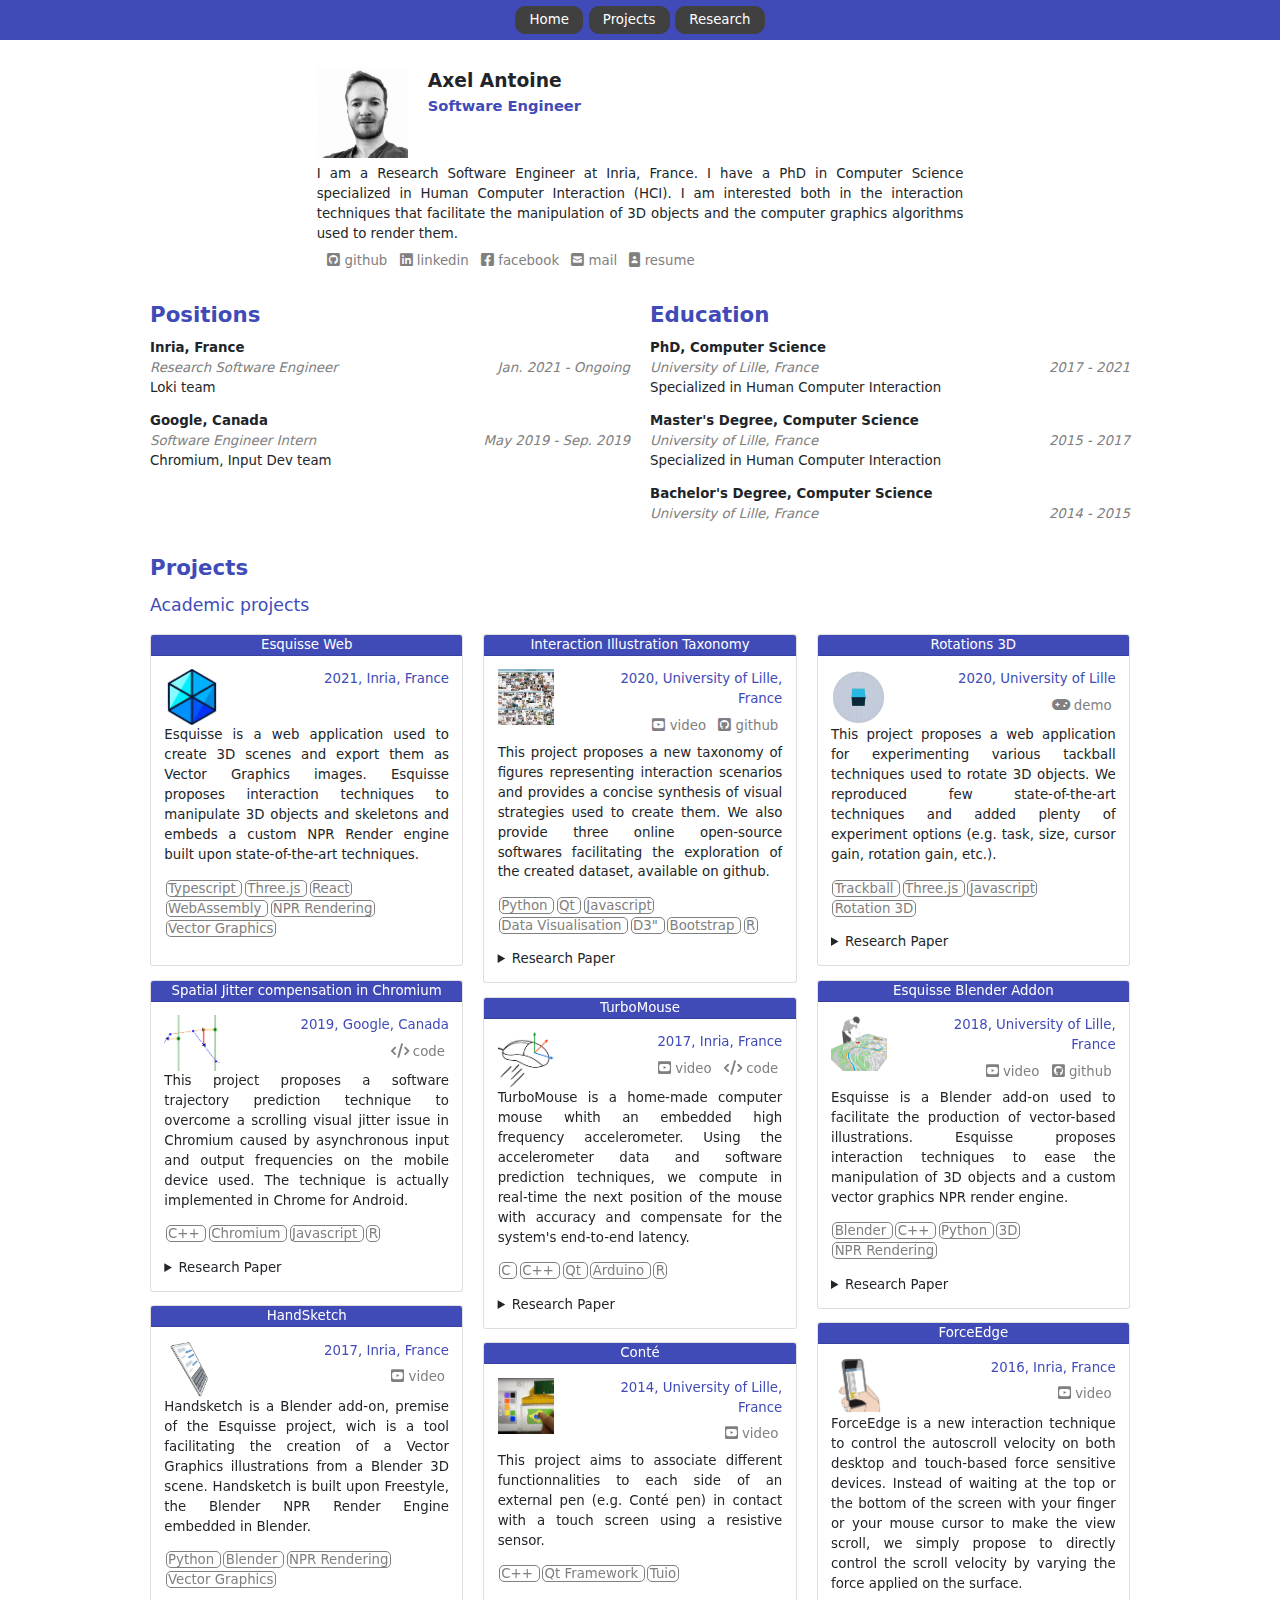
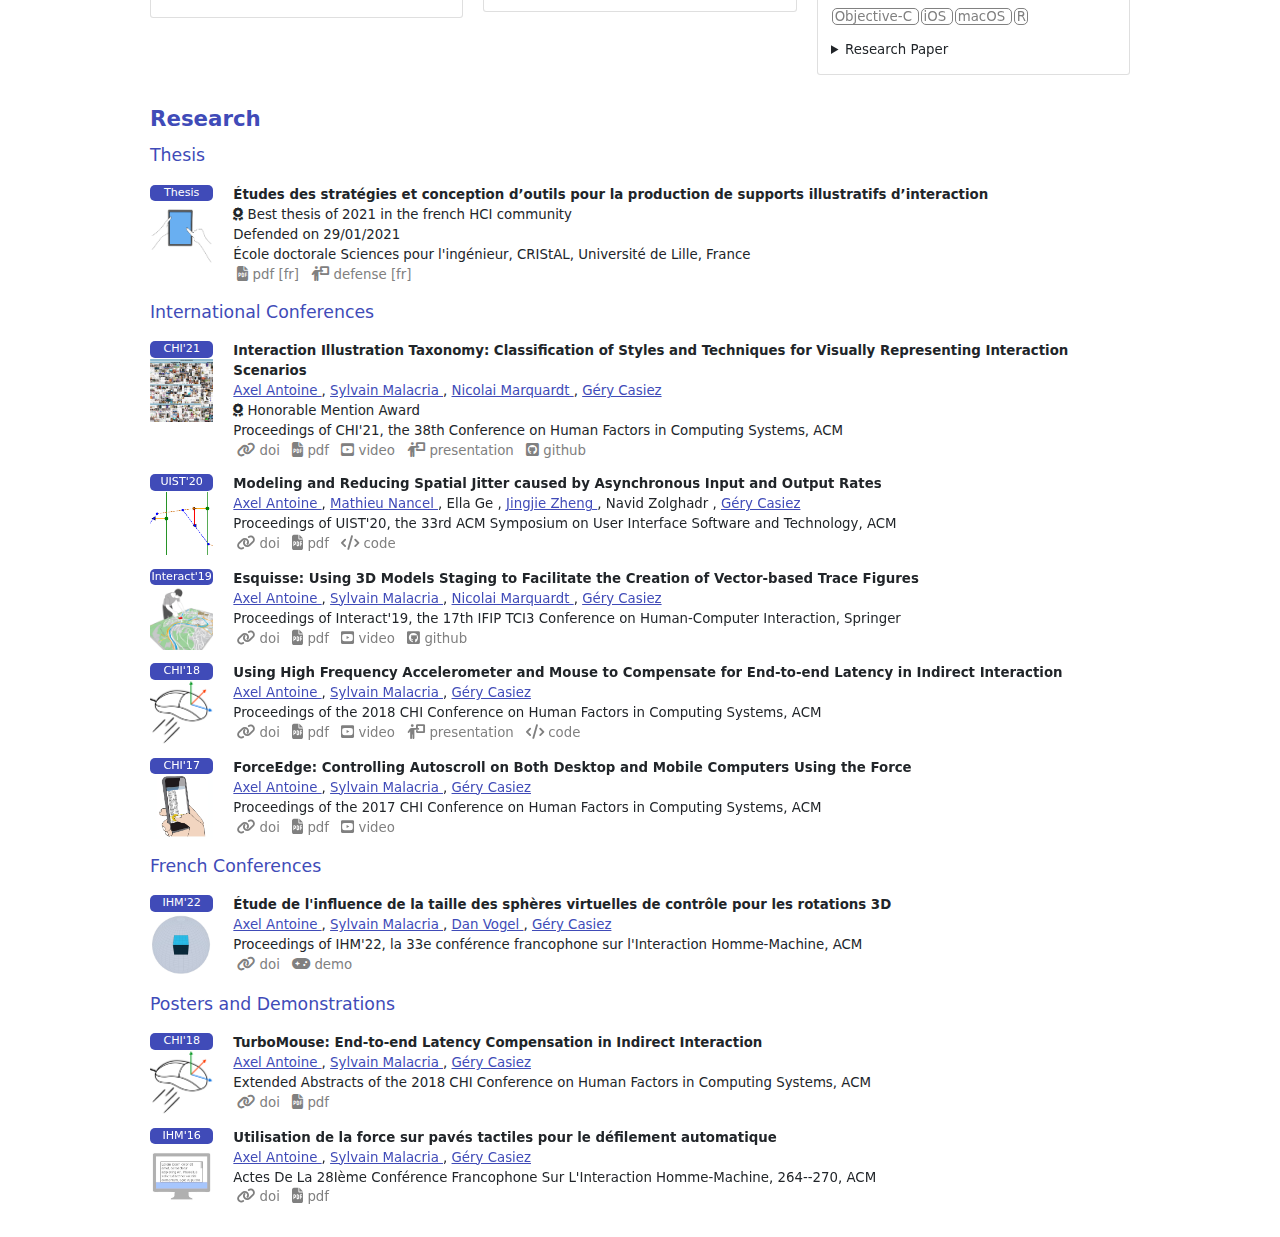
==== commit b6312287: "fix typo" ====
--- a/index.html
+++ b/index.html
@@ -599,7 +599,7 @@
               C
              </span>
              <span class="keyword">
-              C++"
+              C++
              </span>
              <span class="keyword">
               Qt
--- a/main.css
+++ b/main.css
@@ -2,6 +2,7 @@
   scroll-behavior: smooth;
   font-family: Helvetica;
   font-size: 10pt;
+  scroll-padding-top: 2em;
 }
 
 body {
@@ -23,12 +24,16 @@
 }
 
 #navigation-bar {
+  position: fixed;
+  top: 0;
+  left: 0;
   width: 100%;
   background-color: #404BB8;
   height: 3em;
   display: flex;
   justify-content: center;
   align-items: center;
+  z-index: 100;
 }
 
 .navigation-item {
@@ -42,19 +47,16 @@
 }
 
 .navigation-item:hover {
-  /*background-color: #505050;*/
   text-decoration: none;
   color: white;
   border: white 1px solid;
 }
 
 .navigation-item .active {
-  /*background-color: lightgray;*/
 }
 
 #content {
-  height: calc(100vh - 3em);
-  overflow-y: auto;
+  padding-top: 3em;
 }
 
 .container {
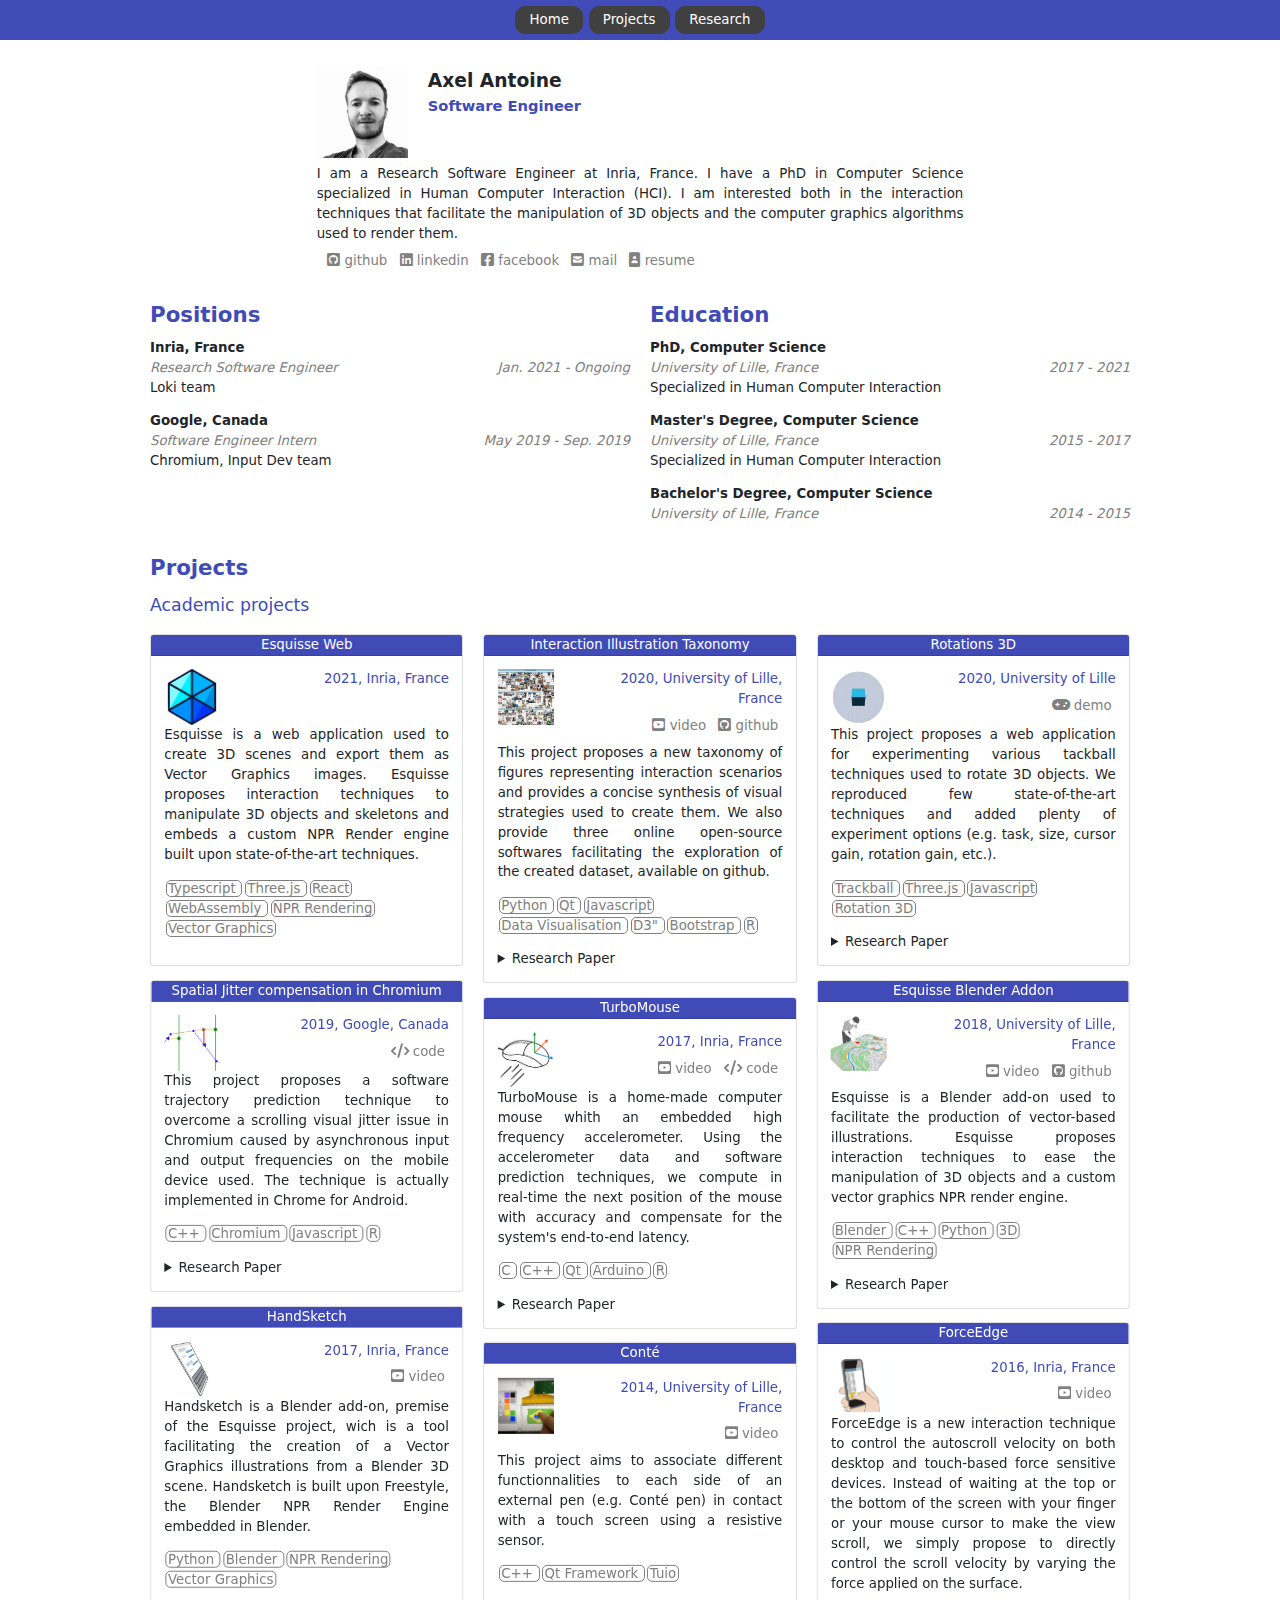
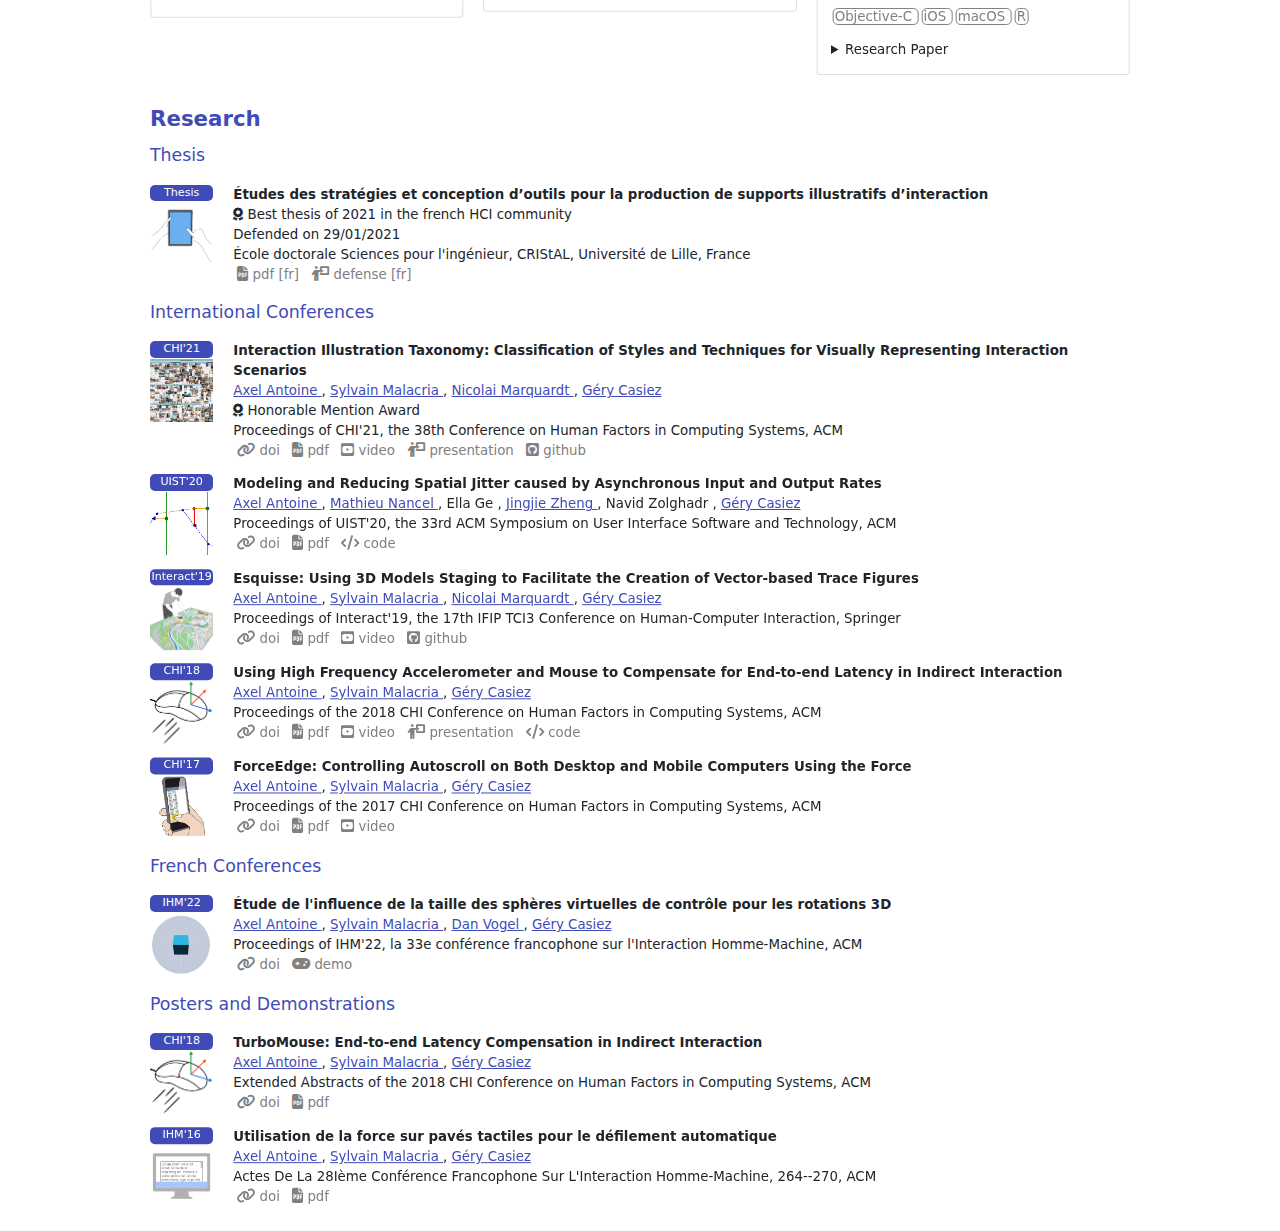
==== commit 79d20a2e: "Added meta" ====
--- a/index.html
+++ b/index.html
@@ -3,11 +3,13 @@
  <title>
   Axel Antoine
  </title>
- <meta charset="utf-8"/>
- <meta content="width=device-width, initial-scale=1" name="viewport"/>
- <link href="assets/fontawesome/css/all.css" rel="stylesheet"/>
- <link href="assets/bootstrap5.0.2/css/bootstrap.min.css" rel="stylesheet"/>
- <link href="main.css" rel="stylesheet"/>
+ <meta content="Research Software Engineer, Inria, France" name="Description"/>
+ <meta charset="utf-8">
+  <meta content="width=device-width, initial-scale=1" name="viewport"/>
+  <link href="assets/fontawesome/css/all.css" rel="stylesheet"/>
+  <link href="assets/bootstrap5.0.2/css/bootstrap.min.css" rel="stylesheet"/>
+  <link href="main.css" rel="stylesheet"/>
+ </meta>
 </head>
 <body>
  <div id="navigation-bar">
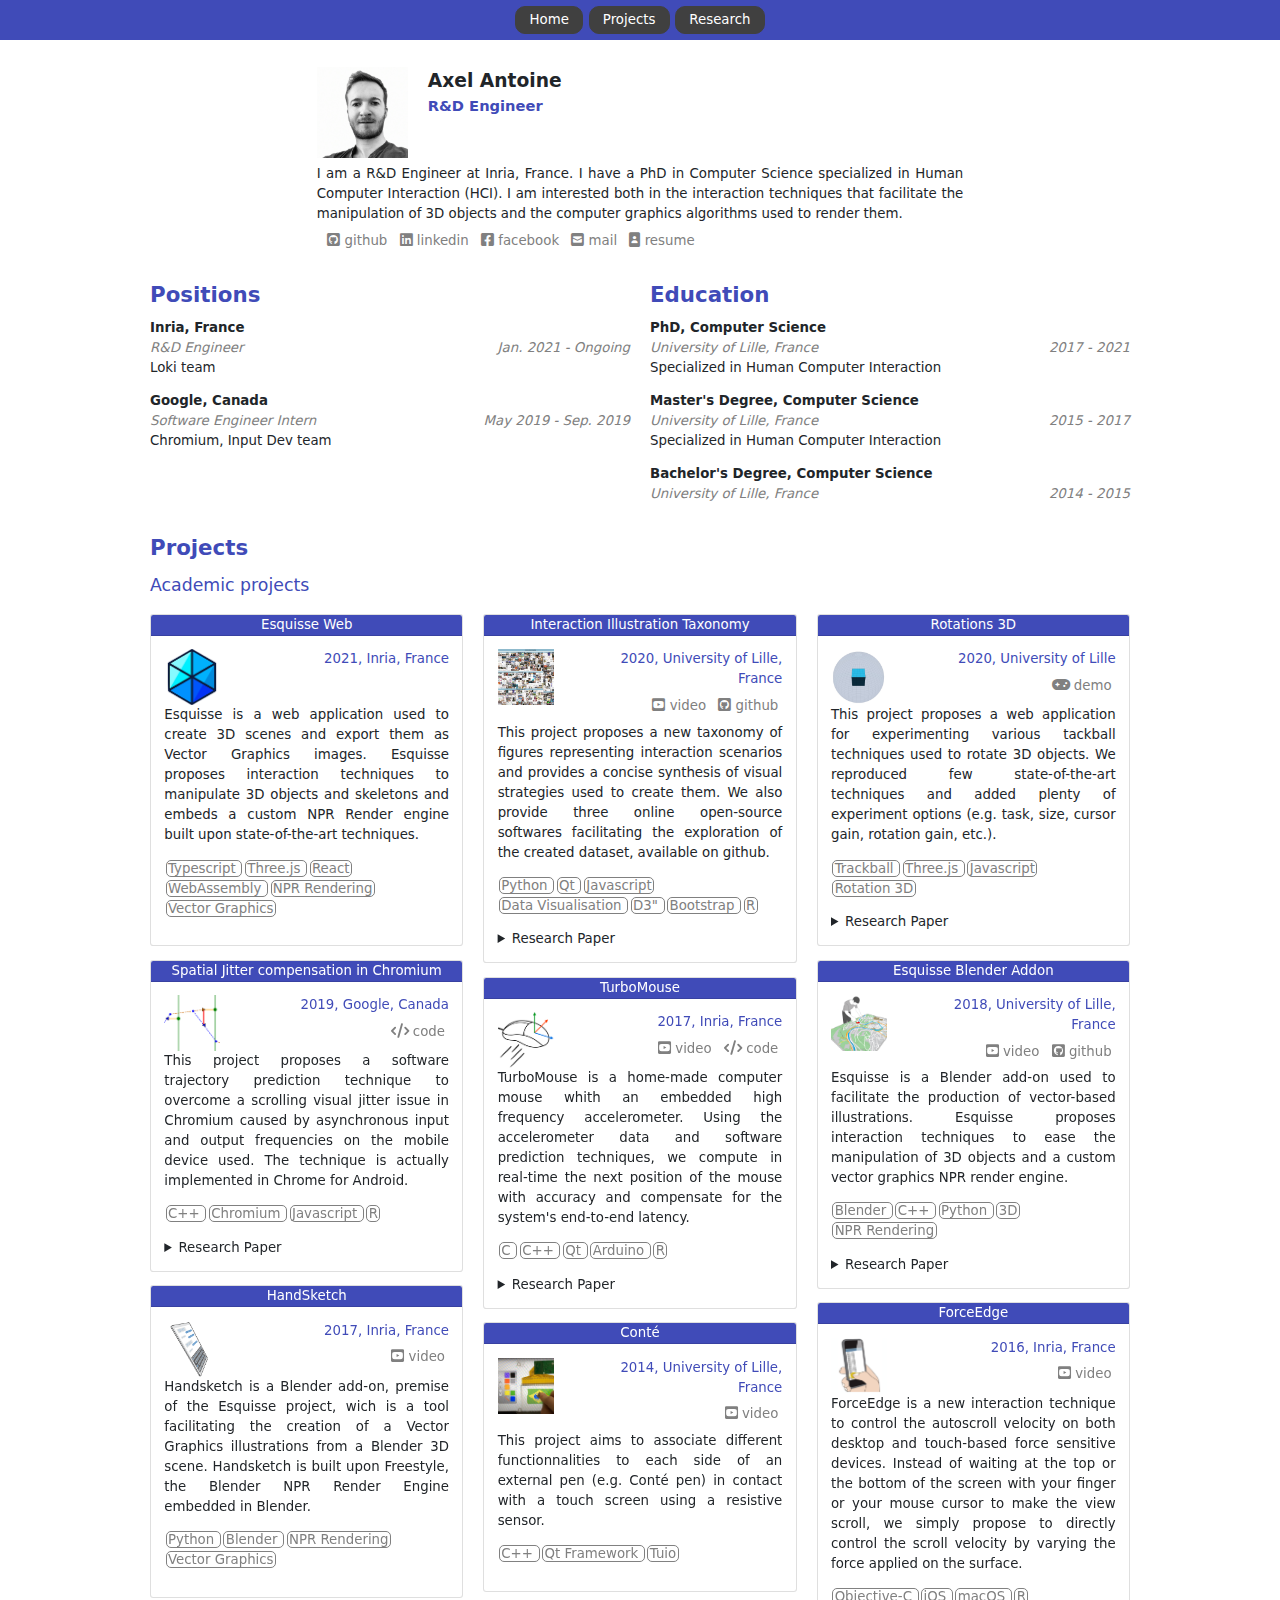
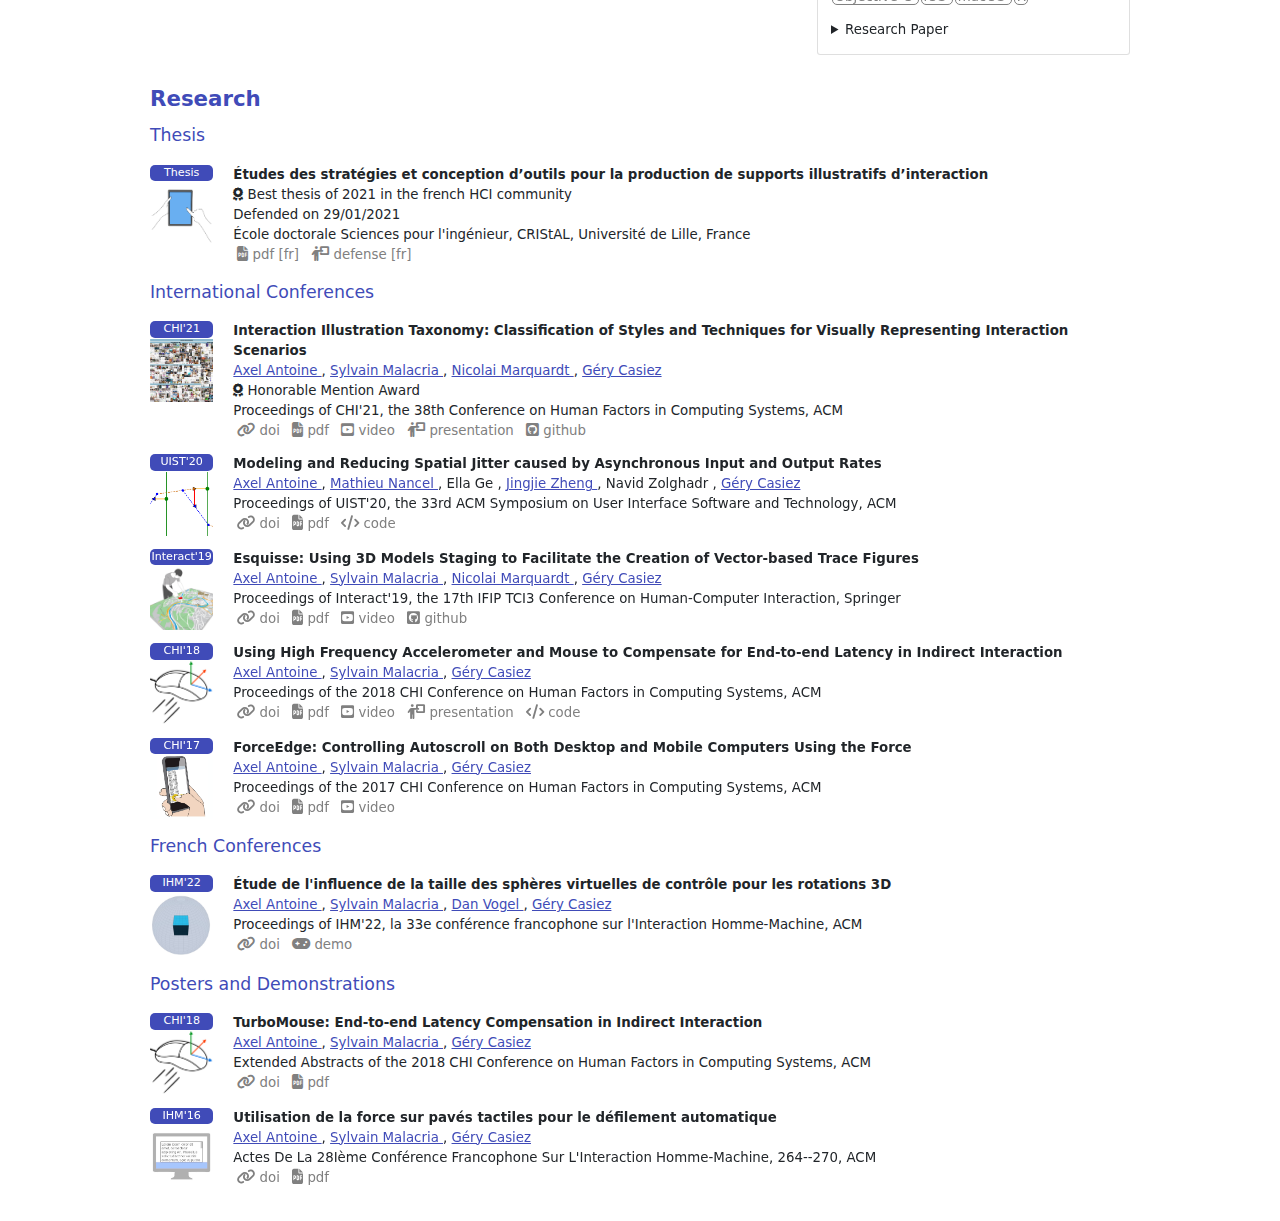
==== commit beb7969b: "update" ====
--- a/index.html
+++ b/index.html
@@ -38,12 +38,12 @@
           Axel Antoine
          </div>
          <div class="catchphrase">
-          Software Engineer
+          R&amp;D Engineer
          </div>
         </div>
        </div>
        <div class="text">
-        I am a Research Software Engineer at Inria, France. I have a PhD in Computer Science specialized in Human Computer Interaction (HCI). I am interested both in the interaction techniques that facilitate the manipulation of 3D objects and the computer graphics algorithms used to render them.
+        I am a R&amp;D Engineer at Inria, France. I have a PhD in Computer Science specialized in Human Computer Interaction (HCI). I am interested both in the interaction techniques that facilitate the manipulation of 3D objects and the computer graphics algorithms used to render them.
        </div>
        <div class="links">
         <a class="link" href="https://github.com/minitoine">
@@ -98,7 +98,7 @@
          </div>
          <div class="row location-date">
           <span class="col-auto me-auto">
-           Research Software Engineer
+           R&amp;D Engineer
           </span>
           <span class="col-auto">
            Jan. 2021 - Ongoing
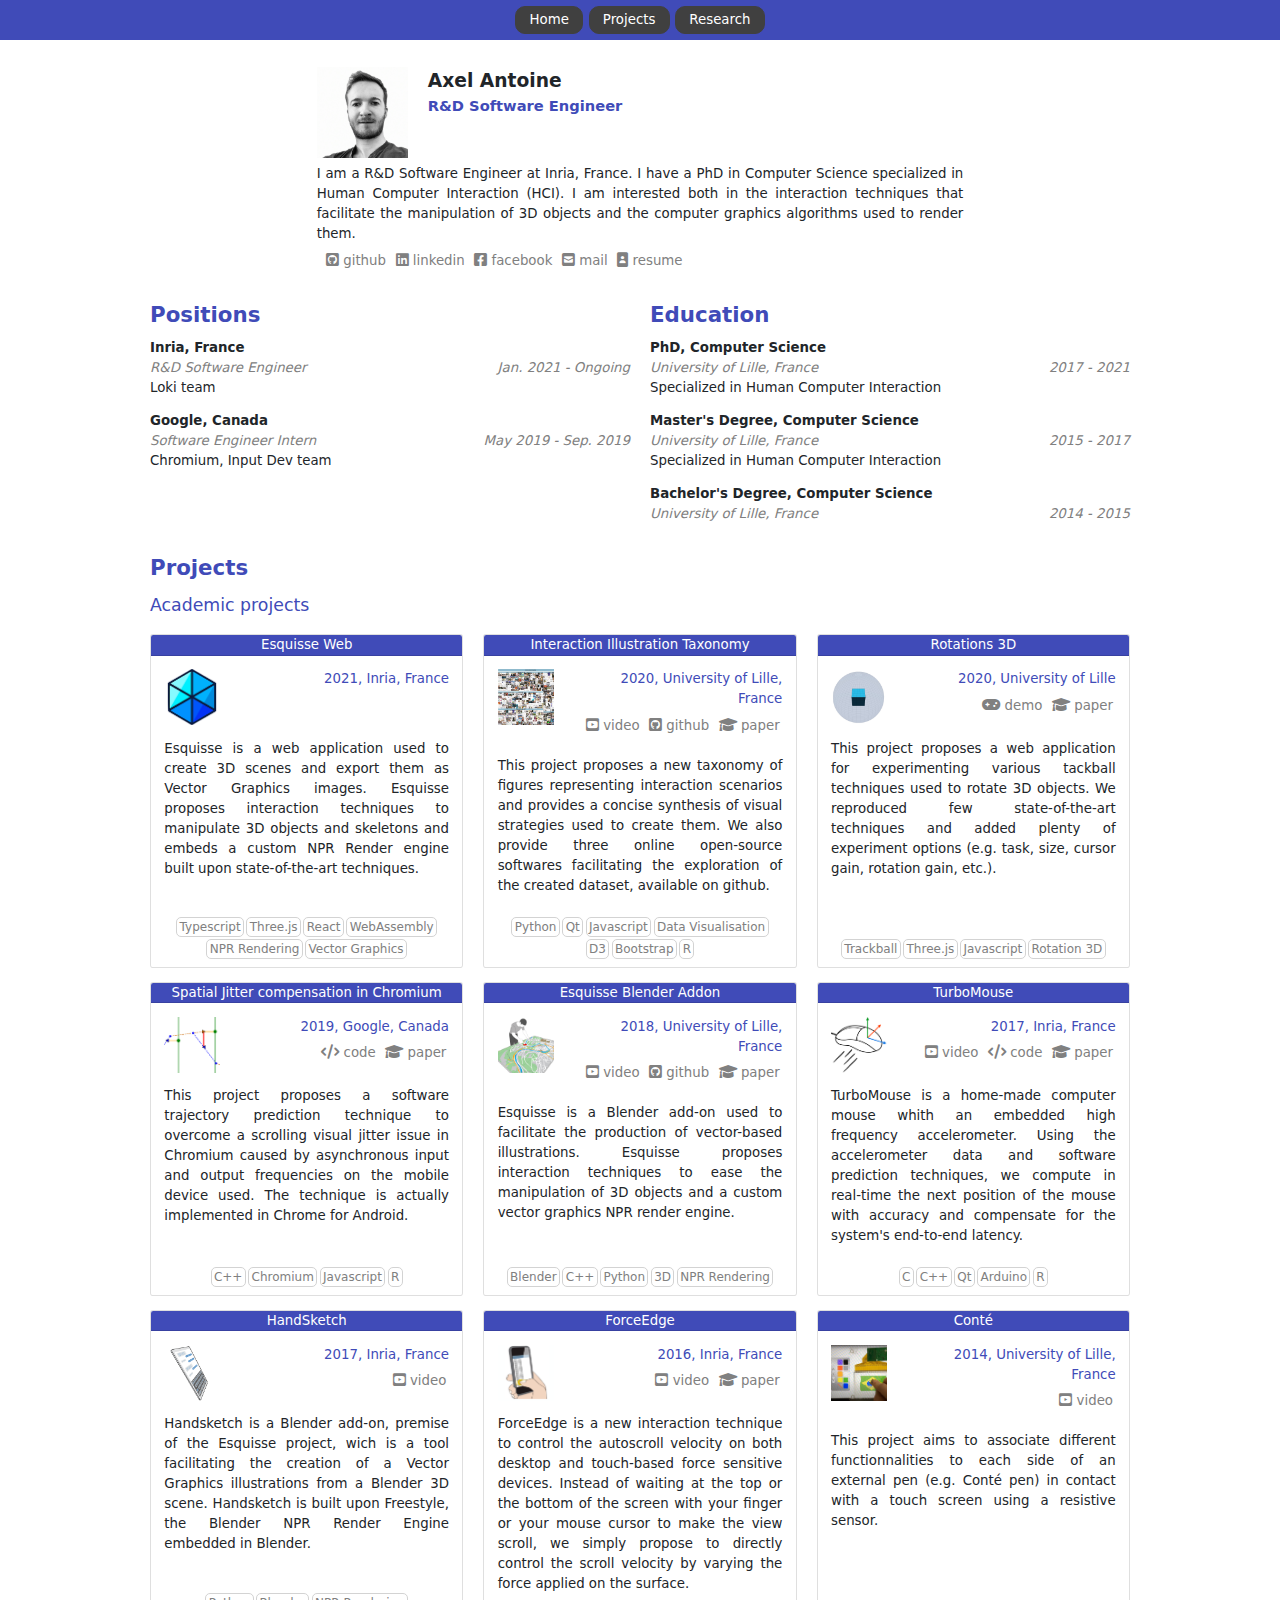
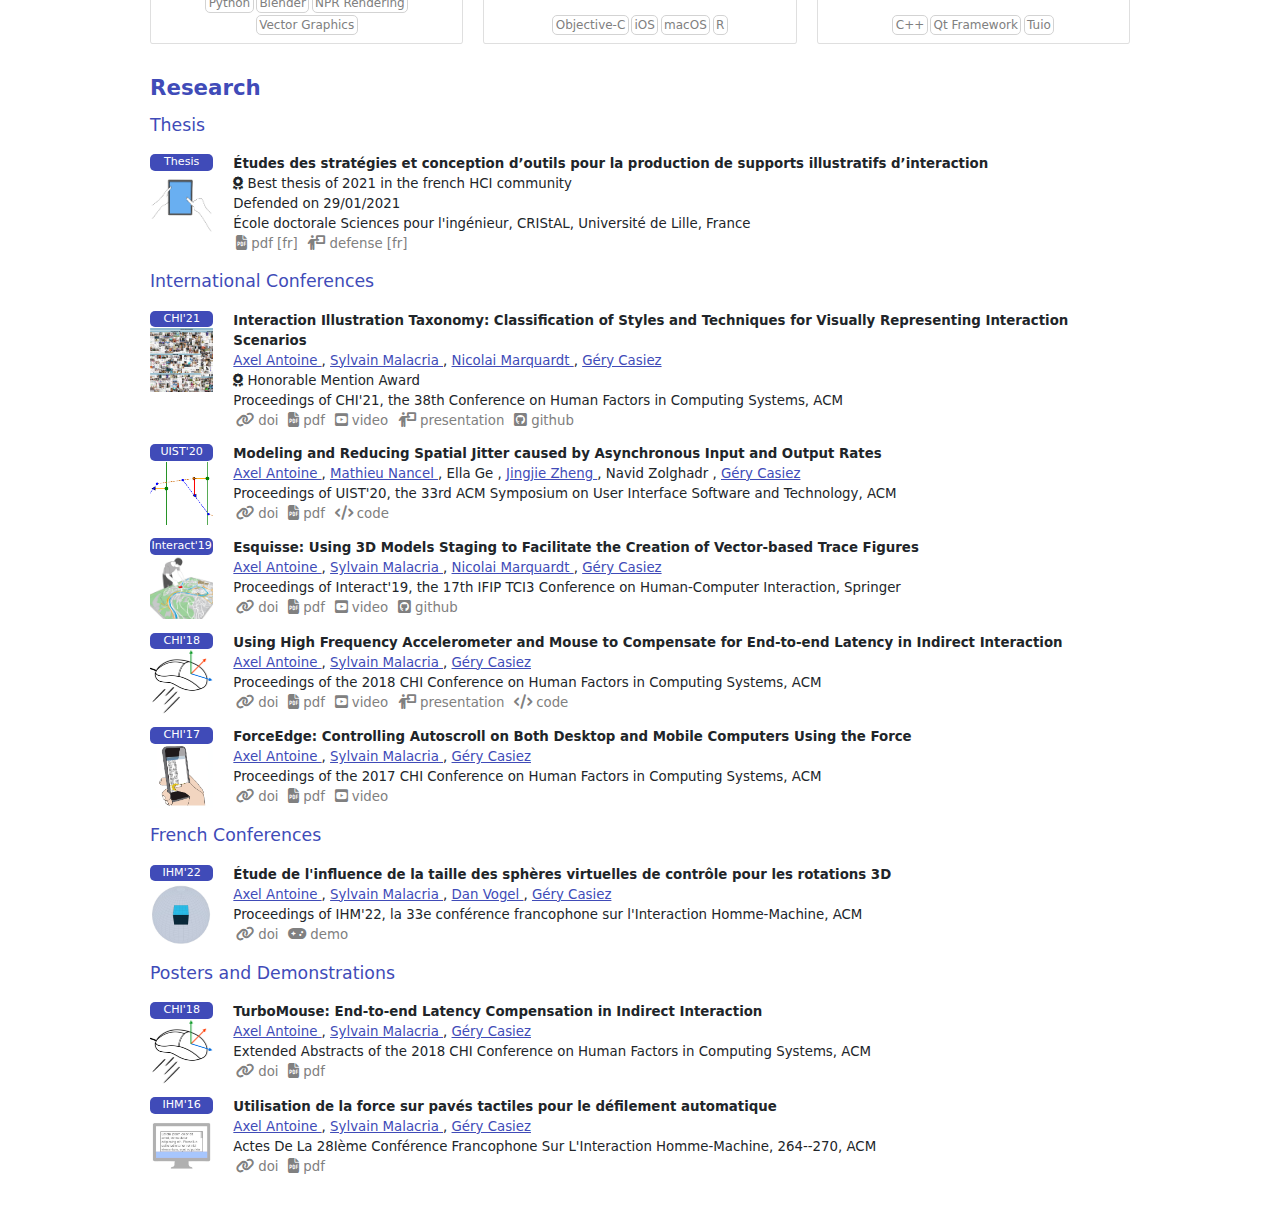
==== commit 6a3fdaae: "Update" ====
--- a/index.html
+++ b/index.html
@@ -38,43 +38,43 @@
           Axel Antoine
          </div>
          <div class="catchphrase">
-          R&amp;D Engineer
+          R&amp;D Software Engineer
          </div>
         </div>
        </div>
        <div class="text">
-        I am a R&amp;D Engineer at Inria, France. I have a PhD in Computer Science specialized in Human Computer Interaction (HCI). I am interested both in the interaction techniques that facilitate the manipulation of 3D objects and the computer graphics algorithms used to render them.
+        I am a R&amp;D Software Engineer at Inria, France. I have a PhD in Computer Science specialized in Human Computer Interaction (HCI). I am interested both in the interaction techniques that facilitate the manipulation of 3D objects and the computer graphics algorithms used to render them.
        </div>
        <div class="links">
-        <a class="link" href="https://github.com/minitoine">
+        <a class="link" href="https://github.com/minitoine" onclick="onNavClick(this)">
          <i class="fa-icon fa-brands fa-github-square">
          </i>
          <span class="label">
           github
          </span>
         </a>
-        <a class="link" href="https://www.linkedin.com/in/axel-antoine-318b07105">
+        <a class="link" href="https://www.linkedin.com/in/axel-antoine-318b07105" onclick="onNavClick(this)">
          <i class="fa-icon fa-brands fa-linkedin">
          </i>
          <span class="label">
           linkedin
          </span>
         </a>
-        <a class="link" href="https://www.facebook.com/Axel.Antoine">
+        <a class="link" href="https://www.facebook.com/Axel.Antoine" onclick="onNavClick(this)">
          <i class="fa-icon fa-brands fa-facebook-square">
          </i>
          <span class="label">
           facebook
          </span>
         </a>
-        <a class="link" href="mailto:ax.antoine@gmail.com">
+        <a class="link" href="mailto:ax.antoine@gmail.com" onclick="onNavClick(this)">
          <i class="fa-icon fa-solid fa-square-envelope">
          </i>
          <span class="label">
           mail
          </span>
         </a>
-        <a class="link" href="./documents/Axel-Antoine-Resume.pdf">
+        <a class="link" href="./documents/Axel-Antoine-Resume.pdf" onclick="onNavClick(this)">
          <i class="fa-icon fa-solid fa-image-portrait">
          </i>
          <span class="label">
@@ -97,12 +97,12 @@
           Inria, France
          </div>
          <div class="row location-date">
-          <span class="col-auto me-auto">
-           R&amp;D Engineer
-          </span>
-          <span class="col-auto">
+          <div class="col-auto me-auto">
+           R&amp;D Software Engineer
+          </div>
+          <div class="col-auto">
            Jan. 2021 - Ongoing
-          </span>
+          </div>
          </div>
          <div class="text">
           Loki team
@@ -113,12 +113,12 @@
           Google, Canada
          </div>
          <div class="row location-date">
-          <span class="col-auto me-auto">
+          <div class="col-auto me-auto">
            Software Engineer Intern
-          </span>
-          <span class="col-auto">
+          </div>
+          <div class="col-auto">
            May 2019 - Sep. 2019
-          </span>
+          </div>
          </div>
          <div class="text">
           Chromium, Input Dev team
@@ -194,9 +194,9 @@
         <div class="subsection-title">
          Academic projects
         </div>
-        <div class="row subsection-content masonry-grid">
+        <div class="row subsection-content">
          <div class="col-12 col-sm-6 col-lg-4 item">
-          <div class="card project-card">
+          <div class="card project-card h-100">
            <div class="card-header">
             <!-- <div class="project-title"> -->
             Esquisse Web
@@ -217,41 +217,34 @@
             <div class="col-12 text">
              Esquisse is a web application used to create 3D scenes and export them as Vector Graphics images. Esquisse proposes interaction techniques to manipulate 3D objects and skeletons and embeds a custom NPR Render engine built upon state-of-the-art techniques.
             </div>
+           </div>
+           <div class="card-footer">
             <div class="keywords">
-             <span class="keyword">
+             <div class="keyword">
               Typescript
-             </span>
-             <span class="keyword">
+             </div>
+             <div class="keyword">
               Three.js
-             </span>
-             <span class="keyword">
+             </div>
+             <div class="keyword">
               React
-             </span>
-             <span class="keyword">
+             </div>
+             <div class="keyword">
               WebAssembly
-             </span>
-             <span class="keyword">
+             </div>
+             <div class="keyword">
               NPR Rendering
-             </span>
-             <span class="keyword">
+             </div>
+             <div class="keyword">
               Vector Graphics
-             </span>
-            </div>
-            <details class="details nodisplay">
-             <summary>
-              Research Paper
-             </summary>
-             <div class="publication">
-             </div>
-             <div class="links">
-             </div>
-            </details>
+             </div>
+            </div>
            </div>
            <!-- </div> -->
           </div>
          </div>
          <div class="col-12 col-sm-6 col-lg-4 item">
-          <div class="card project-card">
+          <div class="card project-card h-100">
            <div class="card-header">
             <!-- <div class="project-title"> -->
             Interaction Illustration Taxonomy
@@ -265,18 +258,25 @@
               <div class="subtitle">
                2020, University of Lille, France
                <div class="links">
-                <a class="link" href="https://www.youtube.com/watch?v=tYBU9S6TsI8">
+                <a class="link" href="https://www.youtube.com/watch?v=tYBU9S6TsI8" onclick="onNavClick(this)">
                  <i class="fa-icon fa-brands fa-youtube-square">
                  </i>
                  <span class="label">
                   video
                  </span>
                 </a>
-                <a class="link" href="https://github.com/LokiResearch/IllustrationTaxonomy">
+                <a class="link" href="https://github.com/LokiResearch/IllustrationTaxonomy" onclick="onNavClick(this)">
                  <i class="fa-icon fa-brands fa-github-square">
                  </i>
                  <span class="label">
                   github
+                 </span>
+                </a>
+                <a class="link" href="#taxonomy" onclick="onNavClick(this)">
+                 <i class="fa-icon fa-solid fa-graduation-cap">
+                 </i>
+                 <span class="label">
+                  paper
                  </span>
                 </a>
                </div>
@@ -286,66 +286,37 @@
             <div class="col-12 text">
              This project proposes a new taxonomy of figures representing interaction scenarios and provides a concise synthesis of visual strategies used to create them. We also provide three online open-source softwares facilitating the exploration of the created dataset, available on github.
             </div>
+           </div>
+           <div class="card-footer">
             <div class="keywords">
-             <span class="keyword">
+             <div class="keyword">
               Python
-             </span>
-             <span class="keyword">
+             </div>
+             <div class="keyword">
               Qt
-             </span>
-             <span class="keyword">
+             </div>
+             <div class="keyword">
               Javascript
-             </span>
-             <span class="keyword">
+             </div>
+             <div class="keyword">
               Data Visualisation
-             </span>
-             <span class="keyword">
-              D3"
-             </span>
-             <span class="keyword">
+             </div>
+             <div class="keyword">
+              D3
+             </div>
+             <div class="keyword">
               Bootstrap
-             </span>
-             <span class="keyword">
+             </div>
+             <div class="keyword">
               R
-             </span>
-            </div>
-            <details class="details">
-             <summary>
-              Research Paper
-             </summary>
-             <div class="publication">
-              Interaction Illustration Taxonomy: Classification of Styles and Techniques for Visually Representing Interaction Scenarios
-             </div>
-             <div class="links">
-              <a class="link" href="https://dx.doi.org/10.1145/3411764.3445586">
-               <i class="fa-icon fa-solid fa-link">
-               </i>
-               <span class="label">
-                doi
-               </span>
-              </a>
-              <a class="link" href="https://hal.archives-ouvertes.fr/hal-03137867">
-               <i class="fa-icon fa-solid fa-file-pdf">
-               </i>
-               <span class="label">
-                pdf
-               </span>
-              </a>
-              <a class="link" href="https://www.youtube.com/watch?v=XxTyd5L77sY">
-               <i class="fa-icon fa-solid fa-person-chalkboard">
-               </i>
-               <span class="label">
-                presentation
-               </span>
-              </a>
-             </div>
-            </details>
+             </div>
+            </div>
            </div>
            <!-- </div> -->
           </div>
          </div>
          <div class="col-12 col-sm-6 col-lg-4 item">
-          <div class="card project-card">
+          <div class="card project-card h-100">
            <div class="card-header">
             <!-- <div class="project-title"> -->
             Rotations 3D
@@ -359,11 +330,18 @@
               <div class="subtitle">
                2020, University of Lille
                <div class="links">
-                <a class="link" href="https://expe.lille.inria.fr/3drotations/?xp=false#">
+                <a class="link" href="https://expe.lille.inria.fr/3drotations/?xp=false#" onclick="onNavClick(this)">
                  <i class="fa-icon fa-solid fa-gamepad">
                  </i>
                  <span class="label">
                   demo
+                 </span>
+                </a>
+                <a class="link" href="#rotation3d" onclick="onNavClick(this)">
+                 <i class="fa-icon fa-solid fa-graduation-cap">
+                 </i>
+                 <span class="label">
+                  paper
                  </span>
                 </a>
                </div>
@@ -373,43 +351,28 @@
             <div class="col-12 text">
              This project proposes a web application for experimenting various tackball techniques used to rotate 3D objects. We reproduced few state-of-the-art techniques and added plenty of experiment options (e.g. task, size, cursor gain, rotation gain, etc.).
             </div>
+           </div>
+           <div class="card-footer">
             <div class="keywords">
-             <span class="keyword">
+             <div class="keyword">
               Trackball
-             </span>
-             <span class="keyword">
+             </div>
+             <div class="keyword">
               Three.js
-             </span>
-             <span class="keyword">
+             </div>
+             <div class="keyword">
               Javascript
-             </span>
-             <span class="keyword">
+             </div>
+             <div class="keyword">
               Rotation 3D
-             </span>
-            </div>
-            <details class="details">
-             <summary>
-              Research Paper
-             </summary>
-             <div class="publication">
-              Étude de l'influence de la taille des sphères virtuelles de contrôle pour les rotations 3D
-             </div>
-             <div class="links">
-              <a class="link" href="https://dx.doi.org/10.1145/3500866.3516370">
-               <i class="fa-icon fa-solid fa-link">
-               </i>
-               <span class="label">
-                doi
-               </span>
-              </a>
-             </div>
-            </details>
+             </div>
+            </div>
            </div>
            <!-- </div> -->
           </div>
          </div>
          <div class="col-12 col-sm-6 col-lg-4 item">
-          <div class="card project-card">
+          <div class="card project-card h-100">
            <div class="card-header">
             <!-- <div class="project-title"> -->
             Spatial Jitter compensation in Chromium
@@ -423,11 +386,18 @@
               <div class="subtitle">
                2019, Google, Canada
                <div class="links">
-                <a class="link" href="https://cristal.univ-lille.fr/~casiez/async">
+                <a class="link" href="https://cristal.univ-lille.fr/~casiez/async" onclick="onNavClick(this)">
                  <i class="fa-icon fa-solid fa-code">
                  </i>
                  <span class="label">
                   code
+                 </span>
+                </a>
+                <a class="link" href="#chrome_jitter" onclick="onNavClick(this)">
+                 <i class="fa-icon fa-solid fa-graduation-cap">
+                 </i>
+                 <span class="label">
+                  paper
                  </span>
                 </a>
                </div>
@@ -437,50 +407,28 @@
             <div class="col-12 text">
              This project proposes a software trajectory prediction technique to overcome a scrolling visual jitter issue in Chromium caused by asynchronous input and output frequencies on the mobile device used. The technique is actually implemented in Chrome for Android.
             </div>
+           </div>
+           <div class="card-footer">
             <div class="keywords">
-             <span class="keyword">
+             <div class="keyword">
               C++
-             </span>
-             <span class="keyword">
+             </div>
+             <div class="keyword">
               Chromium
-             </span>
-             <span class="keyword">
+             </div>
+             <div class="keyword">
               Javascript
-             </span>
-             <span class="keyword">
+             </div>
+             <div class="keyword">
               R
-             </span>
-            </div>
-            <details class="details">
-             <summary>
-              Research Paper
-             </summary>
-             <div class="publication">
-              Modeling and Reducing Spatial Jitter caused by Asynchronous Input and Output Rates
-             </div>
-             <div class="links">
-              <a class="link" href="https://dx.doi.org/10.1145/3379337.3415833">
-               <i class="fa-icon fa-solid fa-link">
-               </i>
-               <span class="label">
-                doi
-               </span>
-              </a>
-              <a class="link" href="https://hal.inria.fr/hal-02919191/document">
-               <i class="fa-icon fa-solid fa-file-pdf">
-               </i>
-               <span class="label">
-                pdf
-               </span>
-              </a>
-             </div>
-            </details>
+             </div>
+            </div>
            </div>
            <!-- </div> -->
           </div>
          </div>
          <div class="col-12 col-sm-6 col-lg-4 item">
-          <div class="card project-card">
+          <div class="card project-card h-100">
            <div class="card-header">
             <!-- <div class="project-title"> -->
             Esquisse Blender Addon
@@ -494,18 +442,25 @@
               <div class="subtitle">
                2018, University of Lille, France
                <div class="links">
-                <a class="link" href="https://www.youtube.com/watch?v=X2UdHXrvUg0">
+                <a class="link" href="https://www.youtube.com/watch?v=X2UdHXrvUg0" onclick="onNavClick(this)">
                  <i class="fa-icon fa-brands fa-youtube-square">
                  </i>
                  <span class="label">
                   video
                  </span>
                 </a>
-                <a class="link" href="https://github.com/LokiResearch/Esquisse">
+                <a class="link" href="https://github.com/LokiResearch/Esquisse" onclick="onNavClick(this)">
                  <i class="fa-icon fa-brands fa-github-square">
                  </i>
                  <span class="label">
                   github
+                 </span>
+                </a>
+                <a class="link" href="#esquisse_blender" onclick="onNavClick(this)">
+                 <i class="fa-icon fa-solid fa-graduation-cap">
+                 </i>
+                 <span class="label">
+                  paper
                  </span>
                 </a>
                </div>
@@ -515,53 +470,31 @@
             <div class="col-12 text">
              Esquisse is a Blender add-on used to facilitate the production of vector-based illustrations. Esquisse proposes interaction techniques to ease the manipulation of 3D objects and a custom vector graphics NPR render engine.
             </div>
+           </div>
+           <div class="card-footer">
             <div class="keywords">
-             <span class="keyword">
+             <div class="keyword">
               Blender
-             </span>
-             <span class="keyword">
+             </div>
+             <div class="keyword">
               C++
-             </span>
-             <span class="keyword">
+             </div>
+             <div class="keyword">
               Python
-             </span>
-             <span class="keyword">
+             </div>
+             <div class="keyword">
               3D
-             </span>
-             <span class="keyword">
+             </div>
+             <div class="keyword">
               NPR Rendering
-             </span>
-            </div>
-            <details class="details">
-             <summary>
-              Research Paper
-             </summary>
-             <div class="publication">
-              Esquisse: Using 3D Models Staging to Facilitate the Creation of Vector-based Trace Figures
-             </div>
-             <div class="links">
-              <a class="link" href="https://doi.org/10.1007/978-3-030-29384-0_30">
-               <i class="fa-icon fa-solid fa-link">
-               </i>
-               <span class="label">
-                doi
-               </span>
-              </a>
-              <a class="link" href="https://hal.inria.fr/hal-02293837/document">
-               <i class="fa-icon fa-solid fa-file-pdf">
-               </i>
-               <span class="label">
-                pdf
-               </span>
-              </a>
-             </div>
-            </details>
+             </div>
+            </div>
            </div>
            <!-- </div> -->
           </div>
          </div>
          <div class="col-12 col-sm-6 col-lg-4 item">
-          <div class="card project-card">
+          <div class="card project-card h-100">
            <div class="card-header">
             <!-- <div class="project-title"> -->
             TurboMouse
@@ -575,18 +508,25 @@
               <div class="subtitle">
                2017, Inria, France
                <div class="links">
-                <a class="link" href="https://www.youtube.com/watch?v=qCIrOjHrvQw">
+                <a class="link" href="https://www.youtube.com/watch?v=qCIrOjHrvQw" onclick="onNavClick(this)">
                  <i class="fa-icon fa-brands fa-youtube-square">
                  </i>
                  <span class="label">
                   video
                  </span>
                 </a>
-                <a class="link" href="http://cristal.univ-lille.fr/~casiez/turbomouse/">
+                <a class="link" href="http://cristal.univ-lille.fr/~casiez/turbomouse/" onclick="onNavClick(this)">
                  <i class="fa-icon fa-solid fa-code">
                  </i>
                  <span class="label">
                   code
+                 </span>
+                </a>
+                <a class="link" href="#turbomouse" onclick="onNavClick(this)">
+                 <i class="fa-icon fa-solid fa-graduation-cap">
+                 </i>
+                 <span class="label">
+                  paper
                  </span>
                 </a>
                </div>
@@ -596,60 +536,31 @@
             <div class="col-12 text">
              TurboMouse is a home-made computer mouse whith an embedded high frequency accelerometer. Using the accelerometer data and software prediction techniques, we compute in real-time the next position of the mouse with accuracy and compensate for the system's end-to-end latency.
             </div>
+           </div>
+           <div class="card-footer">
             <div class="keywords">
-             <span class="keyword">
+             <div class="keyword">
               C
-             </span>
-             <span class="keyword">
+             </div>
+             <div class="keyword">
               C++
-             </span>
-             <span class="keyword">
+             </div>
+             <div class="keyword">
               Qt
-             </span>
-             <span class="keyword">
+             </div>
+             <div class="keyword">
               Arduino
-             </span>
-             <span class="keyword">
+             </div>
+             <div class="keyword">
               R
-             </span>
-            </div>
-            <details class="details">
-             <summary>
-              Research Paper
-             </summary>
-             <div class="publication">
-              Using High Frequency Accelerometer and Mouse to Compensate for End-to-end Latency in Indirect Interaction
-             </div>
-             <div class="links">
-              <a class="link" href="https://doi.org/10.1145/3173574.3174183">
-               <i class="fa-icon fa-solid fa-link">
-               </i>
-               <span class="label">
-                doi
-               </span>
-              </a>
-              <a class="link" href="https://hal.inria.fr/hal-01714204/document">
-               <i class="fa-icon fa-solid fa-file-pdf">
-               </i>
-               <span class="label">
-                pdf
-               </span>
-              </a>
-              <a class="link" href="https://www.youtube.com/watch?v=FAtI41SaqtY">
-               <i class="fa-icon fa-solid fa-person-chalkboard">
-               </i>
-               <span class="label">
-                presentation
-               </span>
-              </a>
-             </div>
-            </details>
+             </div>
+            </div>
            </div>
            <!-- </div> -->
           </div>
          </div>
          <div class="col-12 col-sm-6 col-lg-4 item">
-          <div class="card project-card">
+          <div class="card project-card h-100">
            <div class="card-header">
             <!-- <div class="project-title"> -->
             HandSketch
@@ -663,7 +574,7 @@
               <div class="subtitle">
                2017, Inria, France
                <div class="links">
-                <a class="link" href="https://www.youtube.com/watch?v=myT7bWZXaDc">
+                <a class="link" href="https://www.youtube.com/watch?v=myT7bWZXaDc" onclick="onNavClick(this)">
                  <i class="fa-icon fa-brands fa-youtube-square">
                  </i>
                  <span class="label">
@@ -677,35 +588,28 @@
             <div class="col-12 text">
              Handsketch is a Blender add-on, premise of the Esquisse project, wich is a tool facilitating the creation of a Vector Graphics illustrations from a Blender 3D scene. Handsketch is built upon Freestyle, the Blender NPR Render Engine embedded in Blender.
             </div>
+           </div>
+           <div class="card-footer">
             <div class="keywords">
-             <span class="keyword">
+             <div class="keyword">
               Python
-             </span>
-             <span class="keyword">
+             </div>
+             <div class="keyword">
               Blender
-             </span>
-             <span class="keyword">
+             </div>
+             <div class="keyword">
               NPR Rendering
-             </span>
-             <span class="keyword">
+             </div>
+             <div class="keyword">
               Vector Graphics
-             </span>
-            </div>
-            <details class="details nodisplay">
-             <summary>
-              Research Paper
-             </summary>
-             <div class="publication">
-             </div>
-             <div class="links">
-             </div>
-            </details>
+             </div>
+            </div>
            </div>
            <!-- </div> -->
           </div>
          </div>
          <div class="col-12 col-sm-6 col-lg-4 item">
-          <div class="card project-card">
+          <div class="card project-card h-100">
            <div class="card-header">
             <!-- <div class="project-title"> -->
             ForceEdge
@@ -719,11 +623,18 @@
               <div class="subtitle">
                2016, Inria, France
                <div class="links">
-                <a class="link" href="https://www.youtube.com/watch?v=Ym6rPM0-2jc">
+                <a class="link" href="https://www.youtube.com/watch?v=Ym6rPM0-2jc" onclick="onNavClick(this)">
                  <i class="fa-icon fa-brands fa-youtube-square">
                  </i>
                  <span class="label">
                   video
+                 </span>
+                </a>
+                <a class="link" href="#forceedge" onclick="onNavClick(this)">
+                 <i class="fa-icon fa-solid fa-graduation-cap">
+                 </i>
+                 <span class="label">
+                  paper
                  </span>
                 </a>
                </div>
@@ -733,50 +644,28 @@
             <div class="col-12 text">
              ForceEdge is a new interaction technique to control the autoscroll velocity on both desktop and touch-based force sensitive devices. Instead of waiting at the top or the bottom of the screen with your finger or your mouse cursor to make the view scroll, we simply propose to directly control the scroll velocity by varying the force applied on the surface.
             </div>
+           </div>
+           <div class="card-footer">
             <div class="keywords">
-             <span class="keyword">
+             <div class="keyword">
               Objective-C
-             </span>
-             <span class="keyword">
+             </div>
+             <div class="keyword">
               iOS
-             </span>
-             <span class="keyword">
+             </div>
+             <div class="keyword">
               macOS
-             </span>
-             <span class="keyword">
+             </div>
+             <div class="keyword">
               R
-             </span>
-            </div>
-            <details class="details">
-             <summary>
-              Research Paper
-             </summary>
-             <div class="publication">
-              ForceEdge: Controlling Autoscroll on Both Desktop and Mobile Computers Using the Force
-             </div>
-             <div class="links">
-              <a class="link" href="https://doi.org/10.1145/3025453.3025605">
-               <i class="fa-icon fa-solid fa-link">
-               </i>
-               <span class="label">
-                doi
-               </span>
-              </a>
-              <a class="link" href="https://hal.inria.fr/hal-01444366/document">
-               <i class="fa-icon fa-solid fa-file-pdf">
-               </i>
-               <span class="label">
-                pdf
-               </span>
-              </a>
-             </div>
-            </details>
+             </div>
+            </div>
            </div>
            <!-- </div> -->
           </div>
          </div>
          <div class="col-12 col-sm-6 col-lg-4 item">
-          <div class="card project-card">
+          <div class="card project-card h-100">
            <div class="card-header">
             <!-- <div class="project-title"> -->
             Conté
@@ -790,7 +679,7 @@
               <div class="subtitle">
                2014, University of Lille, France
                <div class="links">
-                <a class="link" href="https://www.youtube.com/watch?v=8JVgSslNVzs">
+                <a class="link" href="https://www.youtube.com/watch?v=8JVgSslNVzs" onclick="onNavClick(this)">
                  <i class="fa-icon fa-brands fa-youtube-square">
                  </i>
                  <span class="label">
@@ -804,26 +693,19 @@
             <div class="col-12 text">
              This project aims to associate different functionnalities to each side of an external pen (e.g. Conté pen) in contact with a touch screen using a resistive sensor.
             </div>
+           </div>
+           <div class="card-footer">
             <div class="keywords">
-             <span class="keyword">
+             <div class="keyword">
               C++
-             </span>
-             <span class="keyword">
+             </div>
+             <div class="keyword">
               Qt Framework
-             </span>
-             <span class="keyword">
+             </div>
+             <div class="keyword">
               Tuio
-             </span>
-            </div>
-            <details class="details nodisplay">
-             <summary>
-              Research Paper
-             </summary>
-             <div class="publication">
-             </div>
-             <div class="links">
-             </div>
-            </details>
+             </div>
+            </div>
            </div>
            <!-- </div> -->
           </div>
@@ -843,8 +725,8 @@
         <div class="subsection-title">
          Thesis
         </div>
-        <div class="row subsection-content masonry-grid">
-         <div class="publication-item item">
+        <div class="row subsection-content">
+         <div class="publication-item item" id="thesis">
           <div class="row">
            <div class="col-2 col-lg-1">
             <div class="conf-badge">
@@ -868,14 +750,14 @@
              École doctorale Sciences pour l'ingénieur, CRIStAL, Université de Lille, France
             </div>
             <div class="links">
-             <a class="link" href="https://hal.inria.fr/tel-03366786/">
+             <a class="link" href="https://hal.inria.fr/tel-03366786/" onclick="onNavClick(this)">
               <i class="fa-icon fa-solid fa-file-pdf">
               </i>
               <span class="label">
                pdf [fr]
               </span>
              </a>
-             <a class="link" href="https://www.dropbox.com/s/a3dps01fszmbayn/SoutenanceTheseAxelAntoine.mp4">
+             <a class="link" href="https://www.dropbox.com/s/a3dps01fszmbayn/SoutenanceTheseAxelAntoine.mp4" onclick="onNavClick(this)">
               <i class="fa-icon fa-solid fa-person-chalkboard">
               </i>
               <span class="label">
@@ -892,8 +774,8 @@
         <div class="subsection-title">
          International Conferences
         </div>
-        <div class="row subsection-content masonry-grid">
-         <div class="publication-item item">
+        <div class="row subsection-content">
+         <div class="publication-item item" id="taxonomy">
           <div class="row">
            <div class="col-2 col-lg-1">
             <div class="conf-badge">
@@ -930,35 +812,35 @@
              Proceedings of CHI'21, the 38th Conference on Human Factors in Computing Systems, ACM
             </div>
             <div class="links">
-             <a class="link" href="https://dx.doi.org/10.1145/3411764.3445586">
+             <a class="link" href="https://dx.doi.org/10.1145/3411764.3445586" onclick="onNavClick(this)">
               <i class="fa-icon fa-solid fa-link">
               </i>
               <span class="label">
                doi
               </span>
              </a>
-             <a class="link" href="https://hal.archives-ouvertes.fr/hal-03137867">
+             <a class="link" href="https://hal.archives-ouvertes.fr/hal-03137867" onclick="onNavClick(this)">
               <i class="fa-icon fa-solid fa-file-pdf">
               </i>
               <span class="label">
                pdf
               </span>
              </a>
-             <a class="link" href="https://www.youtube.com/watch?v=tYBU9S6TsI8">
+             <a class="link" href="https://www.youtube.com/watch?v=tYBU9S6TsI8" onclick="onNavClick(this)">
               <i class="fa-icon fa-brands fa-youtube-square">
               </i>
               <span class="label">
                video
               </span>
              </a>
-             <a class="link" href="https://www.youtube.com/watch?v=XxTyd5L77sY">
+             <a class="link" href="https://www.youtube.com/watch?v=XxTyd5L77sY" onclick="onNavClick(this)">
               <i class="fa-icon fa-solid fa-person-chalkboard">
               </i>
               <span class="label">
                presentation
               </span>
              </a>
-             <a class="link" href="https://github.com/LokiResearch/IllustrationTaxonomy">
+             <a class="link" href="https://github.com/LokiResearch/IllustrationTaxonomy" onclick="onNavClick(this)">
               <i class="fa-icon fa-brands fa-github-square">
               </i>
               <span class="label">
@@ -969,7 +851,7 @@
            </div>
           </div>
          </div>
-         <div class="publication-item item">
+         <div class="publication-item item" id="chrome_jitter">
           <div class="row">
            <div class="col-2 col-lg-1">
             <div class="conf-badge">
@@ -1010,21 +892,21 @@
              Proceedings of UIST'20, the 33rd ACM Symposium on User Interface Software and Technology, ACM
             </div>
             <div class="links">
-             <a class="link" href="https://dx.doi.org/10.1145/3379337.3415833">
+             <a class="link" href="https://dx.doi.org/10.1145/3379337.3415833" onclick="onNavClick(this)">
               <i class="fa-icon fa-solid fa-link">
               </i>
               <span class="label">
                doi
               </span>
              </a>
-             <a class="link" href="https://hal.inria.fr/hal-02919191/document">
+             <a class="link" href="https://hal.inria.fr/hal-02919191/document" onclick="onNavClick(this)">
               <i class="fa-icon fa-solid fa-file-pdf">
               </i>
               <span class="label">
                pdf
               </span>
              </a>
-             <a class="link" href="https://cristal.univ-lille.fr/~casiez/async">
+             <a class="link" href="https://cristal.univ-lille.fr/~casiez/async" onclick="onNavClick(this)">
               <i class="fa-icon fa-solid fa-code">
               </i>
               <span class="label">
@@ -1035,7 +917,7 @@
            </div>
           </div>
          </div>
-         <div class="publication-item item">
+         <div class="publication-item item" id="esquisse_blender">
           <div class="row">
            <div class="col-2 col-lg-1">
             <div class="conf-badge">
@@ -1068,28 +950,28 @@
              Proceedings of Interact'19, the 17th IFIP TCI3 Conference on Human-Computer Interaction, Springer
             </div>
             <div class="links">
-             <a class="link" href="https://doi.org/10.1007/978-3-030-29384-0_30">
+             <a class="link" href="https://doi.org/10.1007/978-3-030-29384-0_30" onclick="onNavClick(this)">
               <i class="fa-icon fa-solid fa-link">
               </i>
               <span class="label">
                doi
               </span>
              </a>
-             <a class="link" href="https://hal.inria.fr/hal-02293837/document">
+             <a class="link" href="https://hal.inria.fr/hal-02293837/document" onclick="onNavClick(this)">
               <i class="fa-icon fa-solid fa-file-pdf">
               </i>
               <span class="label">
                pdf
               </span>
              </a>
-             <a class="link" href="https://www.youtube.com/watch?v=X2UdHXrvUg0">
+             <a class="link" href="https://www.youtube.com/watch?v=X2UdHXrvUg0" onclick="onNavClick(this)">
               <i class="fa-icon fa-brands fa-youtube-square">
               </i>
               <span class="label">
                video
               </span>
              </a>
-             <a class="link" href="https://github.com/LokiResearch/Esquisse">
+             <a class="link" href="https://github.com/LokiResearch/Esquisse" onclick="onNavClick(this)">
               <i class="fa-icon fa-brands fa-github-square">
               </i>
               <span class="label">
@@ -1100,7 +982,7 @@
            </div>
           </div>
          </div>
-         <div class="publication-item item">
+         <div class="publication-item item" id="turbomouse">
           <div class="row">
            <div class="col-2 col-lg-1">
             <div class="conf-badge">
@@ -1129,35 +1011,35 @@
              Proceedings of the 2018 CHI Conference on Human Factors in Computing Systems, ACM
             </div>
             <div class="links">
-             <a class="link" href="https://doi.org/10.1145/3173574.3174183">
+             <a class="link" href="https://doi.org/10.1145/3173574.3174183" onclick="onNavClick(this)">
               <i class="fa-icon fa-solid fa-link">
               </i>
               <span class="label">
                doi
               </span>
              </a>
-             <a class="link" href="https://hal.inria.fr/hal-01714204/document">
+             <a class="link" href="https://hal.inria.fr/hal-01714204/document" onclick="onNavClick(this)">
               <i class="fa-icon fa-solid fa-file-pdf">
               </i>
               <span class="label">
                pdf
               </span>
              </a>
-             <a class="link" href="https://www.youtube.com/watch?v=qCIrOjHrvQw">
+             <a class="link" href="https://www.youtube.com/watch?v=qCIrOjHrvQw" onclick="onNavClick(this)">
               <i class="fa-icon fa-brands fa-youtube-square">
               </i>
               <span class="label">
                video
               </span>
              </a>
-             <a class="link" href="https://www.youtube.com/watch?v=FAtI41SaqtY">
+             <a class="link" href="https://www.youtube.com/watch?v=FAtI41SaqtY" onclick="onNavClick(this)">
               <i class="fa-icon fa-solid fa-person-chalkboard">
               </i>
               <span class="label">
                presentation
               </span>
              </a>
-             <a class="link" href="http://cristal.univ-lille.fr/~casiez/turbomouse/">
+             <a class="link" href="http://cristal.univ-lille.fr/~casiez/turbomouse/" onclick="onNavClick(this)">
               <i class="fa-icon fa-solid fa-code">
               </i>
               <span class="label">
@@ -1168,7 +1050,7 @@
            </div>
           </div>
          </div>
-         <div class="publication-item item">
+         <div class="publication-item item" id="forceedge">
           <div class="row">
            <div class="col-2 col-lg-1">
             <div class="conf-badge">
@@ -1197,21 +1079,21 @@
              Proceedings of the 2017 CHI Conference on Human Factors in Computing Systems, ACM
             </div>
             <div class="links">
-             <a class="link" href="https://doi.org/10.1145/3025453.3025605">
+             <a class="link" href="https://doi.org/10.1145/3025453.3025605" onclick="onNavClick(this)">
               <i class="fa-icon fa-solid fa-link">
               </i>
               <span class="label">
                doi
               </span>
              </a>
-             <a class="link" href="https://hal.inria.fr/hal-01444366/document">
+             <a class="link" href="https://hal.inria.fr/hal-01444366/document" onclick="onNavClick(this)">
               <i class="fa-icon fa-solid fa-file-pdf">
               </i>
               <span class="label">
                pdf
               </span>
              </a>
-             <a class="link" href="https://www.youtube.com/watch?v=Ym6rPM0-2jc">
+             <a class="link" href="https://www.youtube.com/watch?v=Ym6rPM0-2jc" onclick="onNavClick(this)">
               <i class="fa-icon fa-brands fa-youtube-square">
               </i>
               <span class="label">
@@ -1228,8 +1110,8 @@
         <div class="subsection-title">
          French Conferences
         </div>
-        <div class="row subsection-content masonry-grid">
-         <div class="publication-item item">
+        <div class="row subsection-content">
+         <div class="publication-item item" id="rotation3d">
           <div class="row">
            <div class="col-2 col-lg-1">
             <div class="conf-badge">
@@ -1262,14 +1144,14 @@
              Proceedings of IHM'22, la 33e conférence francophone sur l'Interaction Homme-Machine, ACM
             </div>
             <div class="links">
-             <a class="link" href="https://dx.doi.org/10.1145/3500866.3516370">
+             <a class="link" href="https://dx.doi.org/10.1145/3500866.3516370" onclick="onNavClick(this)">
               <i class="fa-icon fa-solid fa-link">
               </i>
               <span class="label">
                doi
               </span>
              </a>
-             <a class="link" href="https://expe.lille.inria.fr/3drotations/?xp=false#">
+             <a class="link" href="https://expe.lille.inria.fr/3drotations/?xp=false#" onclick="onNavClick(this)">
               <i class="fa-icon fa-solid fa-gamepad">
               </i>
               <span class="label">
@@ -1286,8 +1168,8 @@
         <div class="subsection-title">
          Posters and Demonstrations
         </div>
-        <div class="row subsection-content masonry-grid">
-         <div class="publication-item item">
+        <div class="row subsection-content">
+         <div class="publication-item item" id="turbomouse_demo">
           <div class="row">
            <div class="col-2 col-lg-1">
             <div class="conf-badge">
@@ -1316,14 +1198,14 @@
              Extended Abstracts of the 2018 CHI Conference on Human Factors in Computing Systems, ACM
             </div>
             <div class="links">
-             <a class="link" href="https://doi.org/10.1145/3170427.3186542">
+             <a class="link" href="https://doi.org/10.1145/3170427.3186542" onclick="onNavClick(this)">
               <i class="fa-icon fa-solid fa-link">
               </i>
               <span class="label">
                doi
               </span>
              </a>
-             <a class="link" href="https://hal.inria.fr/hal-01726763/document">
+             <a class="link" href="https://hal.inria.fr/hal-01726763/document" onclick="onNavClick(this)">
               <i class="fa-icon fa-solid fa-file-pdf">
               </i>
               <span class="label">
@@ -1334,7 +1216,7 @@
            </div>
           </div>
          </div>
-         <div class="publication-item item">
+         <div class="publication-item item" id="forceedge_ihm">
           <div class="row">
            <div class="col-2 col-lg-1">
             <div class="conf-badge">
@@ -1363,14 +1245,14 @@
              Actes De La 28Ième Conférence Francophone Sur L'Interaction Homme-Machine, 264--270, ACM
             </div>
             <div class="links">
-             <a class="link" href="https://doi.org/10.1145/3004107.3004137">
+             <a class="link" href="https://doi.org/10.1145/3004107.3004137" onclick="onNavClick(this)">
               <i class="fa-icon fa-solid fa-link">
               </i>
               <span class="label">
                doi
               </span>
              </a>
-             <a class="link" href="https://hal.archives-ouvertes.fr/hal-01384315/document">
+             <a class="link" href="https://hal.archives-ouvertes.fr/hal-01384315/document" onclick="onNavClick(this)">
               <i class="fa-icon fa-solid fa-file-pdf">
               </i>
               <span class="label">
@@ -1389,8 +1271,6 @@
    </div>
   </div>
   <script src="assets/bootstrap5.0.2/js/bootstrap.bundle.min.js">
-  </script>
-  <script src="assets/masonry.pkgd.min.js">
   </script>
   <script src="main.js">
   </script>
@@ -1412,13 +1292,13 @@
    <div class="subsection-title">
     {title}
    </div>
-   <div class="row subsection-content masonry-grid">
+   <div class="row subsection-content">
     {content}
    </div>
   </div>
  </div>
  <div id="publication-item-template">
-  <div class="publication-item item">
+  <div class="publication-item item" id="{publicationId}">
    <div class="row">
     <div class="col-2 col-lg-1">
      <div class="conf-badge">
@@ -1467,12 +1347,12 @@
     {location}
    </div>
    <div class="row location-date">
-    <span class="col-auto me-auto">
+    <div class="col-auto me-auto">
      {position}
-    </span>
-    <span class="col-auto">
+    </div>
+    <div class="col-auto">
      {date}
-    </span>
+    </div>
    </div>
    <div class="text">
     {team}
@@ -1506,7 +1386,7 @@
  </div>
  <div id="project-item-template">
   <div class="col-12 col-sm-6 col-lg-4 item">
-   <div class="card project-card">
+   <div class="card project-card h-100">
     <div class="card-header">
      <!-- <div class="project-title"> -->
      {title}
@@ -1528,29 +1408,20 @@
      <div class="col-12 text">
       {summary}
      </div>
+    </div>
+    <div class="card-footer">
      <div class="keywords">
       {keywords}
      </div>
-     <details class="details {detailsclass}">
-      <summary>
-       Research Paper
-      </summary>
-      <div class="publication">
-       {publication}
-      </div>
-      <div class="links">
-       {paper_links}
-      </div>
-     </details>
     </div>
     <!-- </div> -->
    </div>
   </div>
  </div>
  <div id="keyword-template">
-  <span class="keyword">
+  <div class="keyword">
    {label}
-  </span>
+  </div>
  </div>
  <div id="text-item-template">
   <div class="text-item">
@@ -1563,7 +1434,7 @@
   </div>
  </div>
  <div id="link-template">
-  <a class="link" href="{url}">
+  <a class="link" href="{url}" onclick="onNavClick(this)">
    <i class="fa-icon {fa_class}">
    </i>
    <span class="label">
--- a/main.css
+++ b/main.css
@@ -117,9 +117,9 @@
 }
 
 .link {
+  padding-left: 0.2em;
+  padding-right: 0.2em;
   color:  gray;
-  padding-left: 0.3em;
-  padding-right: 0.3em;
   text-decoration: none;
   white-space: nowrap;
 }
@@ -163,33 +163,48 @@
   margin-bottom: 0.5em;
 }
 
-.project-card .keywords {
-  margin-top: 1em;
-  margin-bottom: 1em;
-}
-
 .project-card .publication {
   margin-top: 1em;
   font-weight: bold;
 }
 
+.project-card .text-content {
+  flex-grow: 10;
+}
+
+.project-card .text {
+  margin-top: 1em;
+}
+
 .project-card .links {
   margin-top: 0.5em;
 }
 
+.project-card .card-footer {
+  background-color: white;
+  border: 0;
+}
+
+.project-card .keywords {
+  font-size: 90%;
+  display: flex;
+  flex-wrap: wrap;
+  justify-content: center;
+}
+
 .keyword {
-  border:  solid 1px;
+  border:  solid 1px lightgray;
   border-radius: 5px;
   color: gray;
   white-space: nowrap;
-  margin: 0 0.1em 0 0.1em;
-  padding: 0 0.1em 0 0.1em;
-}
-
-
-
-
-
-
-
-
+  margin: 0.1em;
+  padding: 0 0.2em 0 0.2em;
+}
+
+
+
+
+
+
+
+
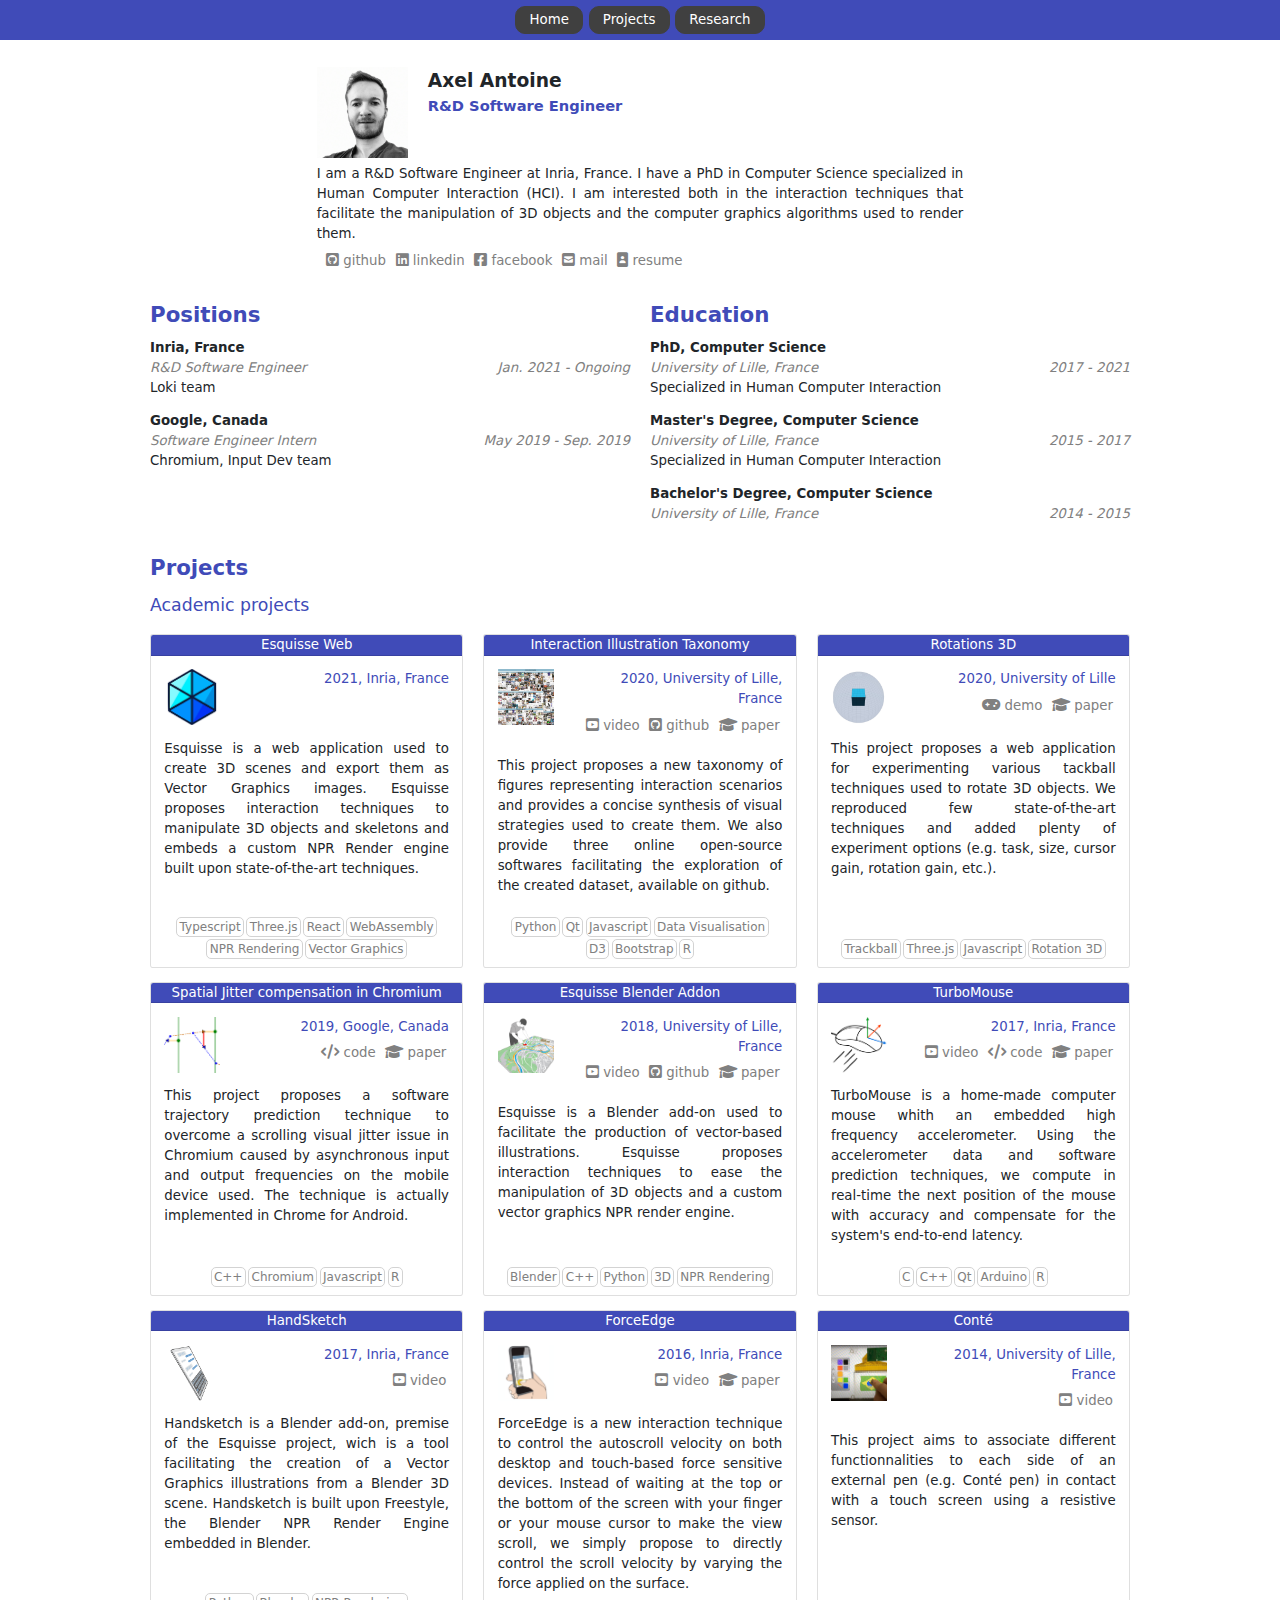
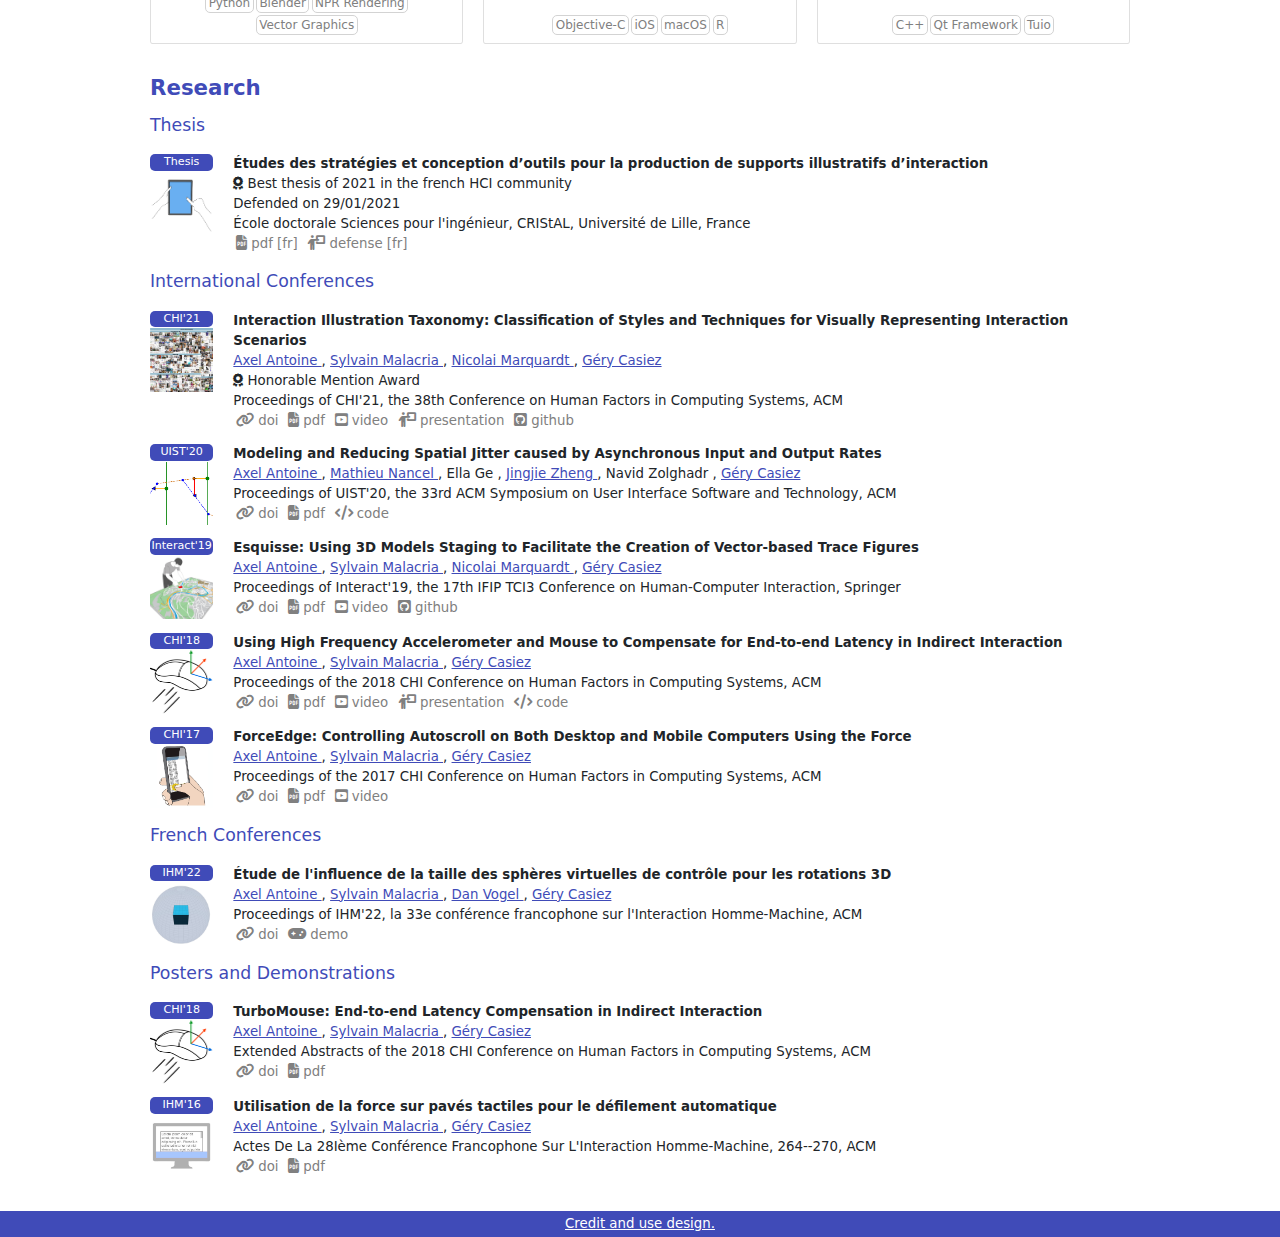
==== commit f3ef6447: "Added footer" ====
--- a/index.html
+++ b/index.html
@@ -1276,6 +1276,11 @@
   </script>
  </div>
 </body>
+<footer>
+ <a href="https://github.com/minitoine/minitoine.github.io">
+  Credit and use design.
+ </a>
+</footer>
 <template>
  <div id="section-template">
   <div class="section">
--- a/main.css
+++ b/main.css
@@ -21,6 +21,22 @@
 
 summary {
   outline:none;
+}
+
+footer {
+  background-color: #404BB8;
+  color: white;
+  text-align: center;
+  padding-top: 0.2em;
+  padding-bottom: 0.2em;
+}
+
+footer > a {
+  color: white;
+}
+
+footer > a:hover {
+  color: white;
 }
 
 #navigation-bar {
